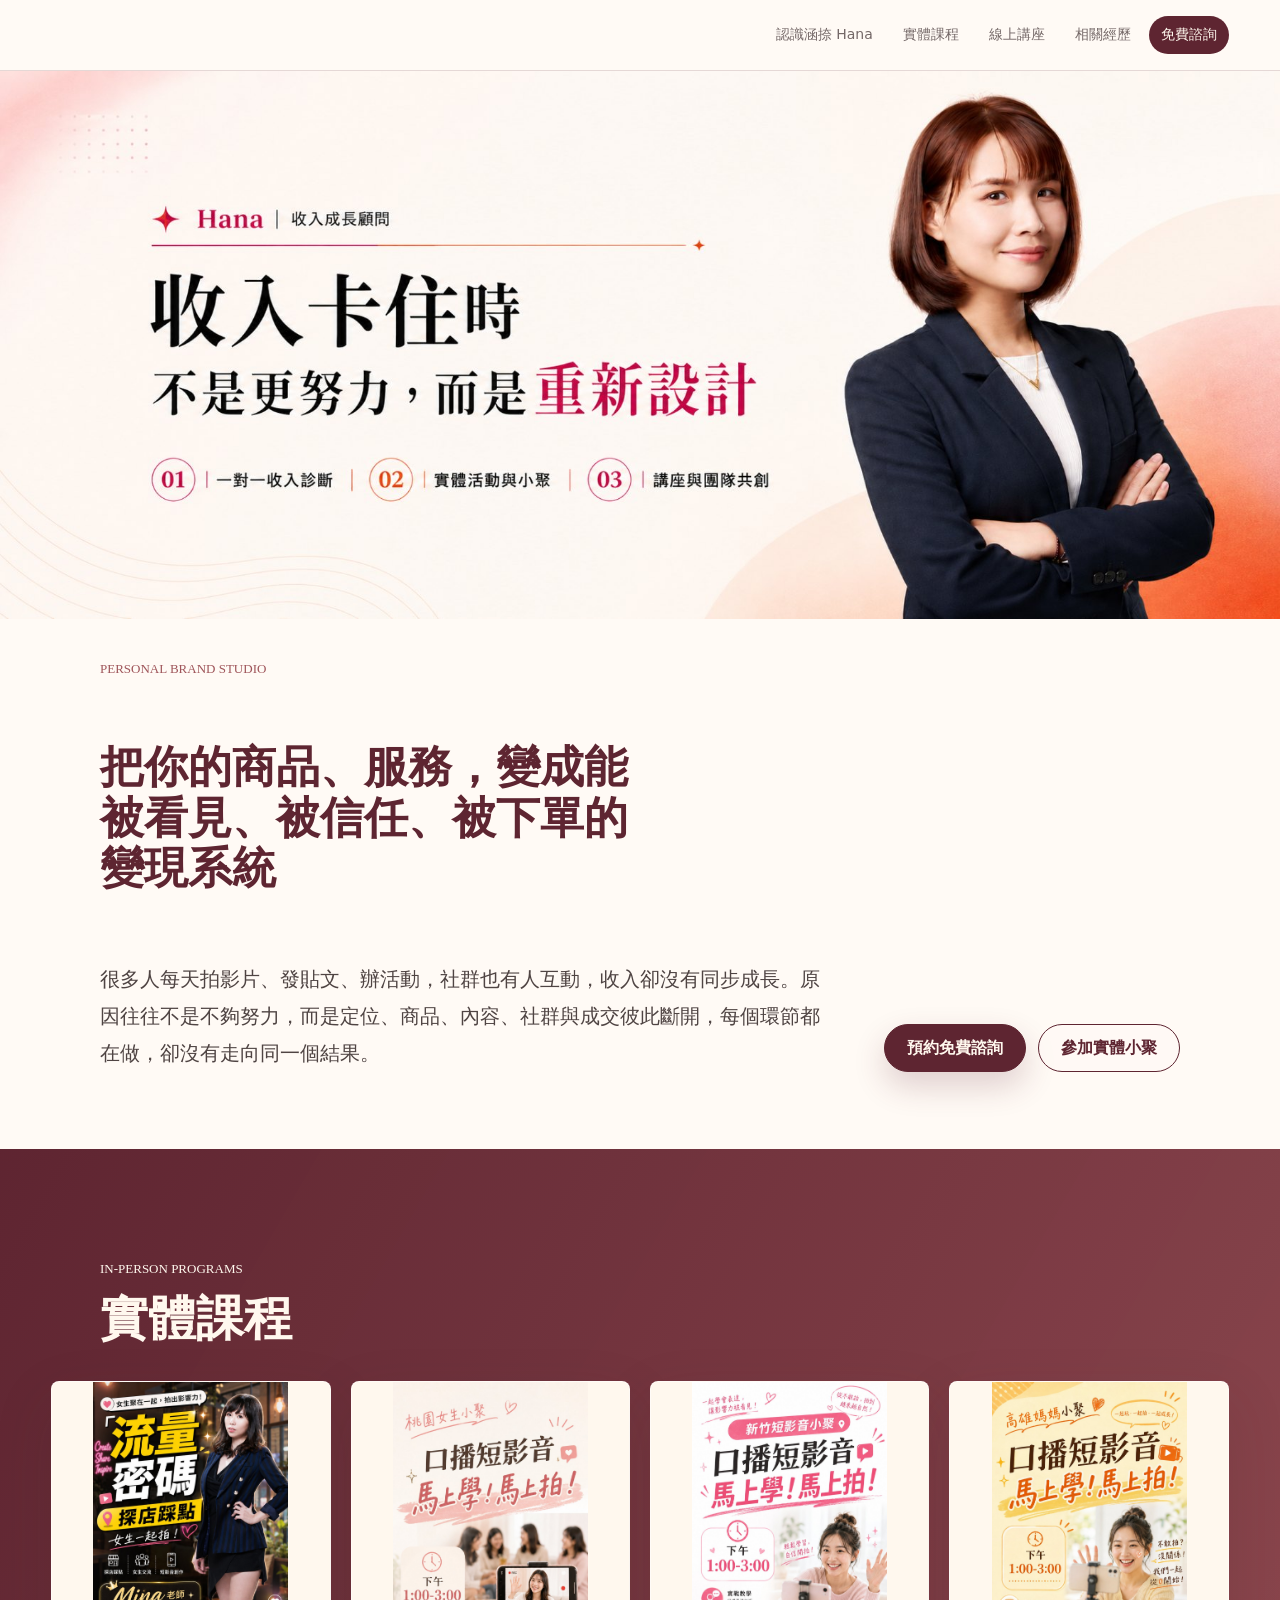
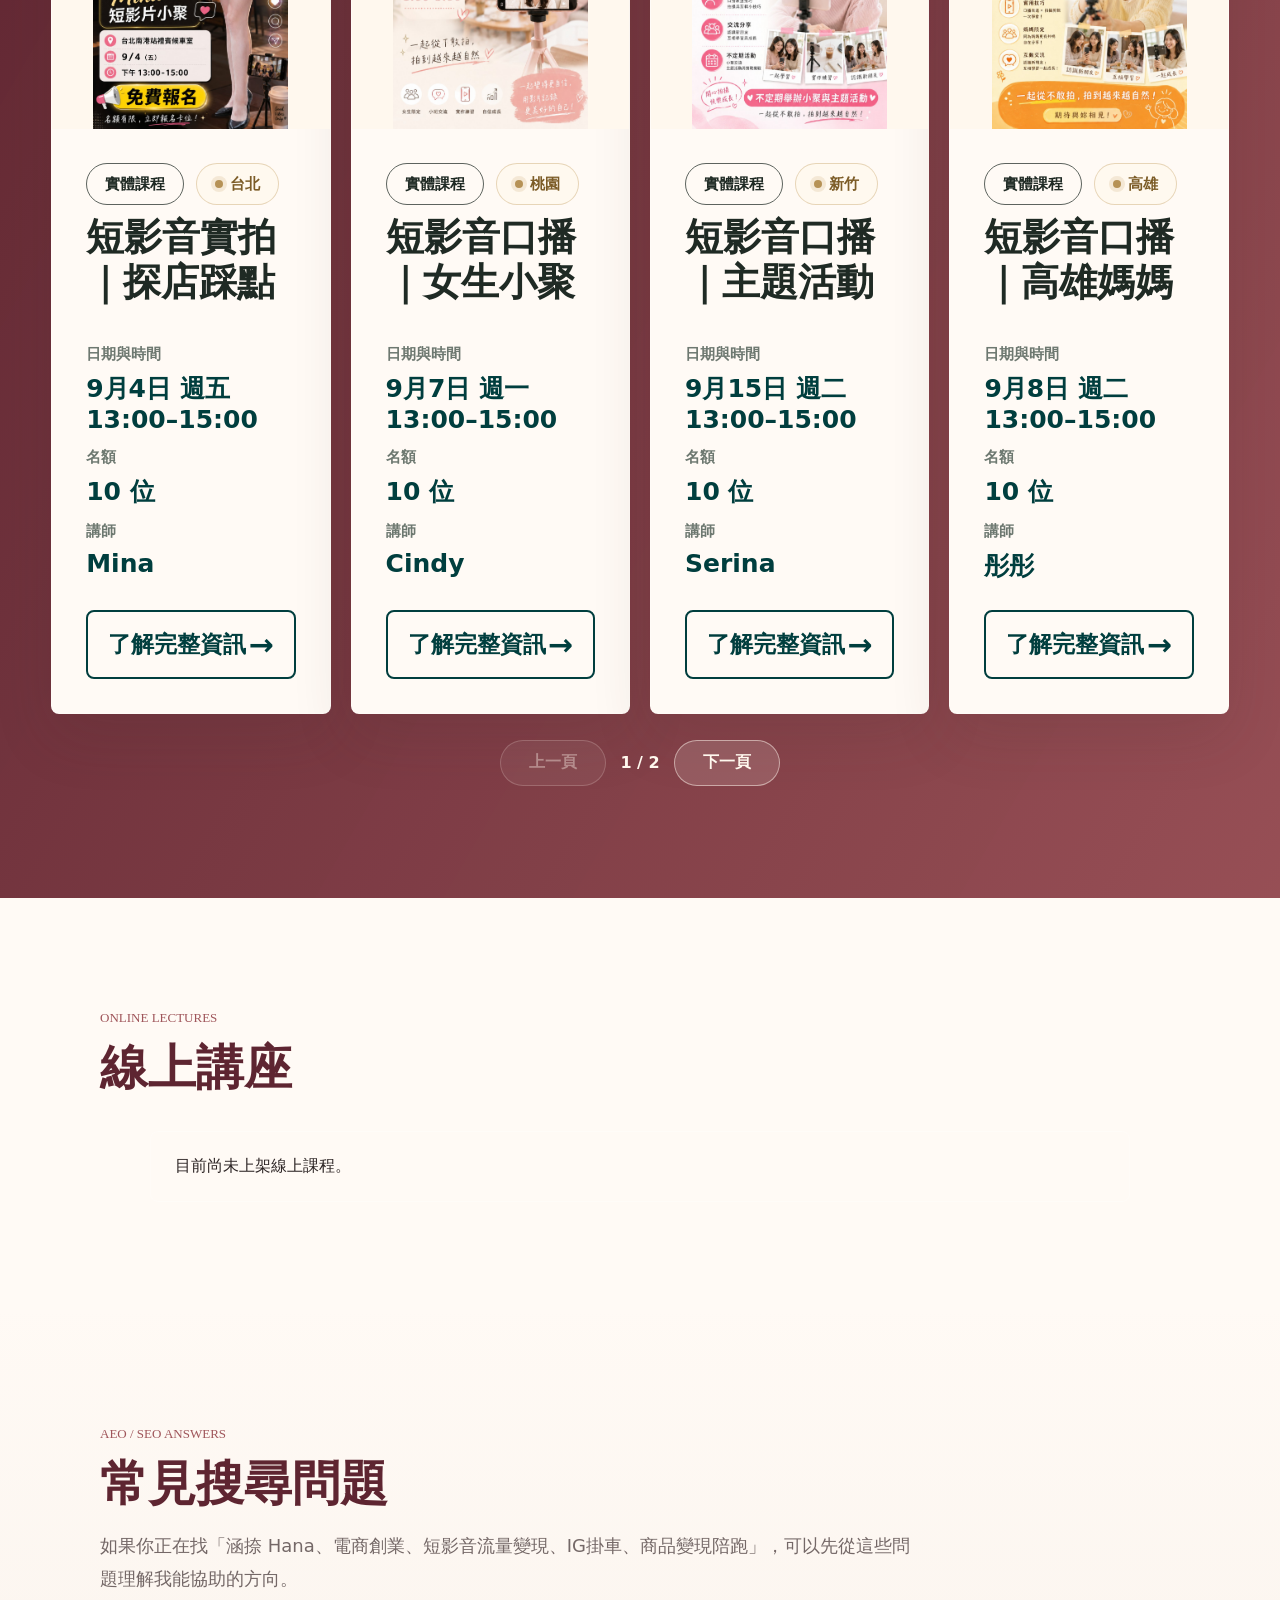
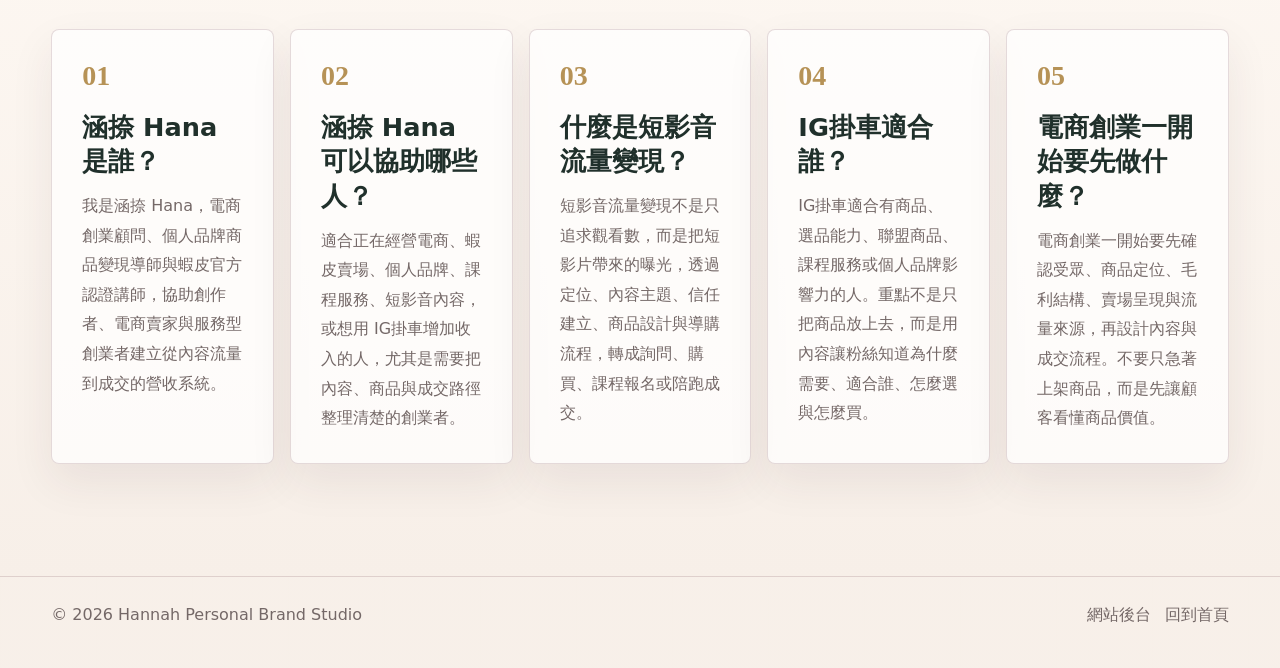
==== outputs/index.html @ 70bbe95b "Make registration button feedback direct" ====
<!doctype html>
<html lang="zh-Hant">
  <head>
    <meta charset="utf-8" />
    <meta name="viewport" content="width=device-width, initial-scale=1" />
    <title>涵捺 Hana｜電商創業・短影音流量變現・IG掛車陪跑</title>
    <meta
      name="description"
      content="涵捺 Hana 是收入成長顧問與商業營收成長專家，協助個人品牌、創業者與中小企業，透過 AI 內容策略、社群漏斗、商品變現設計與數據優化，建立可追蹤、可優化、可複製的收入成長系統。"
    />
    <meta name="robots" content="index,follow,max-image-preview:large,max-snippet:-1,max-video-preview:-1" />
    <meta name="googlebot" content="index,follow,max-image-preview:large,max-snippet:-1,max-video-preview:-1" />
    <meta name="author" content="涵捺 Hana" />
    <meta
      name="keywords"
      content="涵捺,Hana,涵捺 Hana,電商創業,短影音流量變現,IG掛車,商品變現,個人品牌,蝦皮賣場,蝦皮講師,社群變現,女創俱樂部"
    />
    <link rel="canonical" href="https://hana31923.com.tw/" />
    <meta property="og:locale" content="zh_TW" />
    <meta property="og:type" content="website" />
    <meta property="og:site_name" content="涵捺 Hana" />
    <meta property="og:title" content="涵捺 Hana｜電商創業・短影音流量變現・IG掛車陪跑" />
    <meta
      property="og:description"
      content="涵捺 Hana 協助個人品牌、創業者與中小企業，把 AI、內容、社群與商品設計串成可追蹤、可優化、可複製的收入成長系統。"
    />
    <meta property="og:url" content="https://hana31923.com.tw/" />
    <meta property="og:image" content="https://hana31923.com.tw/assets/home-banner-hana.png" />
    <meta property="og:image:alt" content="涵捺 Hana 個人品牌商品流量變現 Banner" />
    <meta name="twitter:card" content="summary_large_image" />
    <meta name="twitter:title" content="涵捺 Hana｜電商創業・短影音流量變現・IG掛車陪跑" />
    <meta
      name="twitter:description"
      content="涵捺 Hana 是收入成長顧問與商業營收成長專家，協助個人品牌、創業者與中小企業用 AI、內容與社群創造成交。"
    />
    <meta name="twitter:image" content="https://hana31923.com.tw/assets/home-banner-hana.png" />
    <meta name="theme-color" content="#5e2531" />
    <link rel="icon" type="image/png" sizes="48x48" href="./assets/favicon-48.png" />
    <link rel="icon" type="image/png" sizes="192x192" href="./assets/favicon-192.png" />
    <link rel="apple-touch-icon" sizes="180x180" href="./assets/apple-touch-icon.png" />
    <link rel="stylesheet" href="./styles.css?v=45" />
    <script type="application/ld+json">
      {
        "@context": "https://schema.org",
        "@graph": [
          {
            "@type": "WebSite",
            "@id": "https://hana31923.com.tw/#website",
            "url": "https://hana31923.com.tw/",
            "name": "涵捺 Hana",
            "description": "涵捺 Hana 的個人品牌網站，聚焦收入成長、AI 內容策略、社群漏斗、商品變現設計、成交路徑與數據優化。",
            "inLanguage": "zh-Hant-TW",
            "image": "https://hana31923.com.tw/assets/hana-brand-logo-512.png",
            "publisher": { "@id": "https://hana31923.com.tw/#person" },
            "potentialAction": {
              "@type": "SearchAction",
              "target": "https://www.google.com/search?q=site%3Ahana31923.com.tw+{search_term_string}",
              "query-input": "required name=search_term_string"
            }
          },
          {
            "@type": "Person",
            "@id": "https://hana31923.com.tw/#person",
            "name": "涵捺 Hana",
            "alternateName": ["Hana", "涵捺"],
            "url": "https://hana31923.com.tw/",
            "image": "https://hana31923.com.tw/assets/hana-portrait-front.jpeg",
            "jobTitle": "收入成長顧問、商業營收成長專家、個人品牌商品變現導師",
            "knowsAbout": [
              "收入成長顧問",
              "商業營收成長",
              "AI 內容策略",
              "社群漏斗",
              "成交路徑",
              "數據優化",
              "電商創業",
              "短影音流量變現",
              "IG掛車",
              "商品變現",
              "蝦皮賣場經營",
              "個人品牌",
              "社群變現"
            ],
            "description": "涵捺 Hana 協助個人品牌、創業者與中小企業，找出收入停滯原因，建立更穩定、更有效率、可追蹤與可複製的收入成長系統。"
          },
          {
            "@type": "ProfessionalService",
            "@id": "https://hana31923.com.tw/#service",
            "name": "涵捺 Hana 電商創業與商品變現陪跑",
            "url": "https://hana31923.com.tw/",
            "image": "https://hana31923.com.tw/assets/home-banner-hana.png",
            "logo": "https://hana31923.com.tw/assets/hana-brand-logo-512.png",
            "areaServed": "Taiwan",
            "provider": { "@id": "https://hana31923.com.tw/#person" },
            "description": "提供收入成長診斷、AI 內容策略、社群漏斗、商品變現設計、成交路徑、數據優化與個人品牌商品變現相關課程、講座與陪跑服務。",
            "hasOfferCatalog": {
              "@type": "OfferCatalog",
              "name": "涵捺 Hana 服務項目",
              "itemListElement": [
                {
                  "@type": "Offer",
                  "itemOffered": {
                    "@type": "Service",
                    "name": "電商創業陪跑",
                    "description": "協助賣家梳理選品、商品頁、社群內容、蝦皮賣場與成交路徑。"
                  }
                },
                {
                  "@type": "Offer",
                  "itemOffered": {
                    "@type": "Service",
                    "name": "短影音流量變現",
                    "description": "把短影音內容、直播主題與社群流量設計成可被信任、可被詢問、可成交的內容漏斗。"
                  }
                },
                {
                  "@type": "Offer",
                  "itemOffered": {
                    "@type": "Service",
                    "name": "IG掛車與商品變現",
                    "description": "協助創作者與個人品牌規劃 IG 商品掛車、內容導購與收入成長策略。"
                  }
                }
              ]
            }
          },
          {
            "@type": "FAQPage",
            "@id": "https://hana31923.com.tw/#faq",
            "mainEntity": [
              {
                "@type": "Question",
                "name": "涵捺 Hana 是誰？",
                "acceptedAnswer": {
                  "@type": "Answer",
                  "text": "涵捺 Hana 是電商創業顧問、個人品牌商品變現導師與蝦皮官方認證講師，協助創作者、電商賣家與服務型創業者建立從內容流量到成交的營收系統。"
                }
              },
              {
                "@type": "Question",
                "name": "涵捺 Hana 可以協助哪些人？",
                "acceptedAnswer": {
                  "@type": "Answer",
                  "text": "適合正在經營電商、蝦皮賣場、個人品牌、課程服務、短影音內容或想用 IG掛車增加收入的人，尤其是需要把內容、商品與成交路徑整理清楚的創業者。"
                }
              },
              {
                "@type": "Question",
                "name": "什麼是短影音流量變現？",
                "acceptedAnswer": {
                  "@type": "Answer",
                  "text": "短影音流量變現不是只追求觀看數，而是把短影片帶來的曝光，透過定位、內容主題、信任建立、商品設計與導購流程，轉成詢問、購買、課程報名或陪跑成交。"
                }
              },
              {
                "@type": "Question",
                "name": "IG掛車適合誰？",
                "acceptedAnswer": {
                  "@type": "Answer",
                  "text": "IG掛車適合有商品、選品能力、聯盟商品、課程服務或個人品牌影響力的人。重點不是只把商品放上去，而是用內容讓粉絲知道為什麼需要、適合誰、怎麼選與怎麼買。"
                }
              },
              {
                "@type": "Question",
                "name": "電商創業一開始要先做什麼？",
                "acceptedAnswer": {
                  "@type": "Answer",
                  "text": "電商創業一開始要先確認受眾、商品定位、毛利結構、賣場呈現與流量來源，再設計內容與成交流程。不要只急著上架商品，而是先讓顧客看懂商品價值。"
                }
              }
            ]
          }
        ]
      }
    </script>
    <script src="./config.js"></script>
  </head>
  <body>
    <header class="site-header">
      <button class="nav-toggle" type="button" aria-label="開啟選單" aria-expanded="false">
        <span></span>
        <span></span>
        <span></span>
      </button>

      <nav class="nav" aria-label="主選單">
        <a href="#about" data-edit="nav.about" data-label="選單：認識涵捺">認識涵捺 Hana</a>
        <a href="#offline" data-edit="nav.offline" data-label="選單：實體課程">實體課程</a>
        <a href="#online" data-edit="nav.online" data-label="選單：線上講座">線上講座</a>
        <a href="#experience" data-edit="nav.experience" data-label="選單：相關經歷">相關經歷</a>
        <a class="nav-cta" href="#consult" data-edit="nav.consult" data-label="選單：免費諮詢">免費諮詢</a>
      </nav>
    </header>

    <main id="home">
      <section class="hero home-section" aria-label="首頁 Banner">
        <div class="hero-media">
          <img
            src="./assets/home-banner-hana.png"
            alt="涵捺個人品牌首頁主視覺"
            data-edit-image="hero.image"
            data-label="首頁 Banner 圖片"
          />
        </div>
        <div class="hero-copy">
          <p class="eyebrow" data-edit="hero.eyebrow" data-label="首頁小標">Personal Brand Studio</p>
          <h1 data-edit="hero.title" data-label="首頁主標">把你的專業，長成能被看見、被信任、被選擇的個人 IP。</h1>
          <p data-edit="hero.body" data-label="首頁說明">
            陪伴女性創作者、講師與服務型創業者，梳理定位、內容、課程與成交路徑，讓個人品牌不只是漂亮，而是能穩定推進事業。
          </p>
          <div class="hero-actions">
            <a class="button primary" href="#consult" data-edit="hero.primaryCta" data-edit-link="hero.primaryLink" data-label="首頁主按鈕">預約免費諮詢</a>
            <a class="button ghost" href="#offline" data-edit="hero.secondaryCta" data-edit-link="hero.secondaryLink" data-label="首頁次按鈕">查看課程</a>
          </div>
        </div>
      </section>

      <section id="about" class="section about-section page-section">
        <div class="about-hero">
          <div>
            <p class="eyebrow" data-edit="about.eyebrow" data-label="認識涵捺小標">About Hana</p>
            <h2 data-edit="about.title" data-label="認識涵捺標題">收入成長顧問&#10;涵捺 Hana</h2>
            <p class="lead" data-edit="about.body" data-label="認識涵捺價值主張">
              擁有 20 年創業經歷與 10 年以上電商行銷實戰，協助品牌與創業者從商業定位、商品設計、內容流量到社群轉換，導入 AI 與數據思維，降低試錯成本，建立可複製的營收成長模式。
            </p>
          </div>
          <div class="about-visual">
            <img
              src="./assets/hana-portrait-front.jpeg"
              alt="涵捺 Hana 形象照"
              data-edit-image="about.image"
              data-label="認識涵捺形象照"
            />
            <div class="about-badges">
              <span data-edit="about.badge1" data-label="認識涵捺亮點 1">20 年創業經歷</span>
              <span data-edit="about.badge2" data-label="認識涵捺亮點 2">10+ 年電商實戰</span>
              <span data-edit="about.badge3" data-label="認識涵捺亮點 3">蝦皮官方認證講師</span>
              <span data-edit="about.badge4" data-label="認識涵捺亮點 4">個人品牌商品變現導師</span>
            </div>
          </div>
        </div>

        <div class="about-specialties">
          <div class="section-heading compact-heading">
            <p class="eyebrow" data-edit="about.specialtyEyebrow" data-label="核心專業小標">Core Expertise</p>
            <h3 data-edit="about.specialtyTitle" data-label="核心專業標題">核心專業領域</h3>
            <p data-edit="about.specialtyIntro" data-label="核心專業說明">專注於四大維度，全方位提升品牌競爭力。</p>
          </div>
          <div class="expertise-grid">
            <article>
              <span>01</span>
              <h4 data-edit="about.expertise1.title" data-label="專業 1 標題">電商與品牌經營</h4>
              <p data-edit="about.expertise1.body" data-label="專業 1 內文">
                從 <mark>品牌定位</mark>、產品線規劃、價格策略到 <mark>銷售漏斗</mark>，協助你把「賣產品」升級成「經營品牌資產」，讓流量、內容與成交有清楚路徑。
              </p>
              <ul>
                <li data-edit="about.expertise1.point1" data-label="專業 1 重點 A">品牌定位策略</li>
                <li data-edit="about.expertise1.point2" data-label="專業 1 重點 B">商品線規劃</li>
                <li data-edit="about.expertise1.point3" data-label="專業 1 重點 C">轉換率優化</li>
              </ul>
            </article>
            <article>
              <span>02</span>
              <h4 data-edit="about.expertise2.title" data-label="專業 2 標題">蝦皮賣場實戰</h4>
              <p data-edit="about.expertise2.body" data-label="專業 2 內文">
                以官方認證講師的實戰方法，拆解 <mark>後台數據</mark>、關鍵字廣告、商品頁優化與活動節奏，讓廣告預算不只是曝光，而能帶動 <mark>ROI</mark>、客單價與穩定成交。
              </p>
              <ul>
                <li data-edit="about.expertise2.point1" data-label="專業 2 重點 A">關鍵字廣告布局</li>
                <li data-edit="about.expertise2.point2" data-label="專業 2 重點 B">商品頁優化</li>
                <li data-edit="about.expertise2.point3" data-label="專業 2 重點 C">後台數據解析</li>
              </ul>
            </article>
            <article>
              <span>03</span>
              <h4 data-edit="about.expertise3.title" data-label="專業 3 標題">商品變現設計</h4>
              <p data-edit="about.expertise3.body" data-label="專業 3 內文">
                不只是做出商品，而是設計 <mark>可被理解、可被購買、可被續購</mark> 的方案。從低門檻入口到高價服務，建立高毛利結構與可複製收入模型。
              </p>
              <ul>
                <li data-edit="about.expertise3.point1" data-label="專業 3 重點 A">可複製方案設計</li>
                <li data-edit="about.expertise3.point2" data-label="專業 3 重點 B">獲利結構優化</li>
                <li data-edit="about.expertise3.point3" data-label="專業 3 重點 C">續購模型規劃</li>
              </ul>
            </article>
            <article>
              <span>04</span>
              <h4 data-edit="about.expertise4.title" data-label="專業 4 標題">社群變現與斜槓</h4>
              <p data-edit="about.expertise4.body" data-label="專業 4 內文">
                整合社群平台、內容主題與私域工具，打造從 <mark>被看見</mark>、被信任到 <mark>願意購買</mark> 的流量閉環，讓斜槓不只是曝光，而是能穩定創造收入。
              </p>
              <ul>
                <li data-edit="about.expertise4.point1" data-label="專業 4 重點 A">內容漏斗策略</li>
                <li data-edit="about.expertise4.point2" data-label="專業 4 重點 B">多元收入佈局</li>
                <li data-edit="about.expertise4.point3" data-label="專業 4 重點 C">私域名單經營</li>
              </ul>
            </article>
          </div>
        </div>

        <div class="about-story">
          <div>
            <p class="eyebrow" data-edit="about.storyEyebrow" data-label="關於我小標">About Me</p>
            <h3 data-edit="about.storyTitle" data-label="關於我標題">用 AI 放大影響力，&#10;用社群創造成交，&#10;把收入成長做成可複製的系統。</h3>
          </div>
          <div class="about-story__body">
            <p data-edit="about.story1" data-label="關於我段落 1">
              我是涵捺 Hana，收入成長顧問 × 商業營收成長專家，擁有 20 年創業經歷與 10 年以上電商、行銷實戰經驗。從品牌經營、商品銷售、社群流量到團隊營運，我專注協助個人品牌、創業者與中小企業，找出收入停滯的真正原因，建立更穩定、更有效率的成長路徑。
            </p>
            <p data-edit="about.story2" data-label="關於我段落 2">
              我的顧問與培訓涵蓋 AI 內容策略、社群漏斗、商品變現設計、成交路徑與數據優化。我協助你把工具串成一套完整的商業流程，讓每一則內容、每一次社群互動，都能更接近名單、成交與回購。
            </p>
            <p data-edit="about.story3" data-label="關於我段落 3">
              我相信，真正的收入成長，不是讓自己變得更忙，也不是只靠一支爆紅影片，而是找到對的定位、設計對的商品，並讓內容、社群、AI 與團隊資源彼此放大。若你正面臨流量不穩、社群有人卻無法成交，或想建立穩定的第二收入，我會陪你重新盤點現有資源，把流量變成信任、把信任變成成交，打造一套屬於你、可以追蹤、可以優化、也可以複製的收入成長系統。
            </p>
            <a class="button primary" href="#consult" data-edit="about.cta" data-label="認識涵捺按鈕">預約收入成長診斷</a>
          </div>
        </div>
      </section>

      <section id="offline" class="section course-band home-section page-section">
        <div class="section-heading">
          <p class="eyebrow" data-edit="offline.eyebrow" data-label="實體課程小標">In-Person Programs</p>
          <h2 data-edit="offline.title" data-label="實體課程標題">實體課程</h2>
        </div>
        <div class="event-showcase" id="offlineCourseList">
          <div class="empty-state course-empty">目前尚未上架實體課程。</div>
        </div>
      </section>

      <section id="course-detail" class="section course-detail-section page-section">
        <a class="back-link" href="#offline">← 回活動列表</a>
        <div class="course-detail-host" id="courseDetail"></div>
      </section>

      <section id="online" class="section online-section home-section page-section">
        <div class="section-heading">
          <p class="eyebrow" data-edit="online.eyebrow" data-label="線上講座小標">Online Lectures</p>
          <h2 data-edit="online.title" data-label="線上講座標題">線上講座</h2>
        </div>
        <div class="lecture-list" id="onlineCourseList">
          <div class="empty-state course-empty">目前尚未上架線上課程。</div>
        </div>
      </section>

      <section id="online-course-detail" class="section online-detail-section page-section">
        <a class="back-link" href="#online">← 回線上講座</a>
        <div class="course-detail-host online-detail-layout" id="onlineCourseDetail"></div>
      </section>

      <section id="experience" class="section experience-section page-section">
        <div class="experience-hero">
          <p class="eyebrow" data-edit="experience.eyebrow" data-label="相關經歷小標">Experience & Achievements</p>
          <h2 data-edit="experience.title" data-label="相關經歷標題">相關經歷與成功案例</h2>
          <p class="lead" data-edit="experience.subtitle" data-label="相關經歷副標">創業培訓｜電商營運｜品牌顧問</p>
          <div class="achievement-strip">
            <span data-edit="experience.metric1" data-label="經歷數字 1">超過 20 年創業歷程</span>
            <span data-edit="experience.metric2" data-label="經歷數字 2">4 個線上事業</span>
            <span data-edit="experience.metric3" data-label="經歷數字 3">1000+ 創業學員</span>
            <span data-edit="experience.metric4" data-label="經歷數字 4">個人品牌商品變現導師</span>
          </div>
        </div>

        <div class="credential-grid" id="experienceCredentialGrid">
          <div class="empty-state course-empty">目前尚未新增相關經歷。</div>
        </div>

        <div class="case-section">
          <div class="section-heading compact-heading">
            <p class="eyebrow" data-edit="experience.caseEyebrow" data-label="案例小標">Success Cases</p>
            <h3 data-edit="experience.caseTitle" data-label="案例標題">學員與品牌成長案例</h3>
          </div>
          <div class="case-grid" id="testimonialGrid">
            <div class="empty-state course-empty">目前尚未新增見證案例。</div>
          </div>
        </div>
      </section>

      <section class="section seo-faq-section home-section" aria-labelledby="seo-faq-title">
        <div class="section-heading">
          <p class="eyebrow">AEO / SEO Answers</p>
          <h2 id="seo-faq-title">常見搜尋問題</h2>
          <p>
            如果你正在找「涵捺 Hana、電商創業、短影音流量變現、IG掛車、商品變現陪跑」，可以先從這些問題理解我能協助的方向。
          </p>
        </div>
        <div class="seo-faq-grid">
          <article>
            <span>01</span>
            <h3>涵捺 Hana 是誰？</h3>
            <p>我是涵捺 Hana，電商創業顧問、個人品牌商品變現導師與蝦皮官方認證講師，協助創作者、電商賣家與服務型創業者建立從內容流量到成交的營收系統。</p>
          </article>
          <article>
            <span>02</span>
            <h3>涵捺 Hana 可以協助哪些人？</h3>
            <p>適合正在經營電商、蝦皮賣場、個人品牌、課程服務、短影音內容，或想用 IG掛車增加收入的人，尤其是需要把內容、商品與成交路徑整理清楚的創業者。</p>
          </article>
          <article>
            <span>03</span>
            <h3>什麼是短影音流量變現？</h3>
            <p>短影音流量變現不是只追求觀看數，而是把短影片帶來的曝光，透過定位、內容主題、信任建立、商品設計與導購流程，轉成詢問、購買、課程報名或陪跑成交。</p>
          </article>
          <article>
            <span>04</span>
            <h3>IG掛車適合誰？</h3>
            <p>IG掛車適合有商品、選品能力、聯盟商品、課程服務或個人品牌影響力的人。重點不是只把商品放上去，而是用內容讓粉絲知道為什麼需要、適合誰、怎麼選與怎麼買。</p>
          </article>
          <article>
            <span>05</span>
            <h3>電商創業一開始要先做什麼？</h3>
            <p>電商創業一開始要先確認受眾、商品定位、毛利結構、賣場呈現與流量來源，再設計內容與成交流程。不要只急著上架商品，而是先讓顧客看懂商品價值。</p>
          </article>
        </div>
      </section>

      <section id="consult" class="consult-section page-section">
        <div>
          <p class="eyebrow" data-edit="consult.eyebrow" data-label="免費諮詢小標">Free Consultation</p>
          <h2 data-edit="consult.title" data-label="免費諮詢標題">先聊聊你的品牌現在卡在哪裡。</h2>
          <p data-edit="consult.body" data-label="免費諮詢內文">留下你的需求，我們會一起判斷最適合的下一步：課程、講座、陪跑，或先整理你的定位。</p>
        </div>
        <a
          class="button primary"
          href="mailto:hello@example.com?subject=我想預約涵捺免費諮詢"
          data-edit="consult.cta"
          data-edit-link="consult.link"
          data-label="免費諮詢按鈕"
        >預約免費諮詢</a>
      </section>

    </main>

    <footer class="site-footer">
      <p data-edit="footer.copyright" data-label="頁尾版權">© 2026 Hannah Personal Brand Studio</p>
      <div class="footer-links">
        <a href="./admin.html">網站後台</a>
        <a href="#home" data-edit="footer.backTop" data-label="頁尾回首頁">回到首頁</a>
      </div>
    </footer>

    <script src="./recovered-data.js?v=2"></script>
    <script src="./published-data.js?v=4"></script>
    <script src="./registration-public-config.js?v=2"></script>
    <script src="./script.js?v=61"></script>
  </body>
</html>
---- outputs/styles.css ----
:root {
  color-scheme: light;
  --ink: #2d2525;
  --muted: #746867;
  --paper: #fffaf5;
  --porcelain: #f7efe8;
  --rose: #c98b89;
  --rose-dark: #9f555a;
  --wine: #5e2531;
  --moss: #5d6650;
  --gold: #b69256;
  --line: rgba(94, 37, 49, 0.16);
  --shadow: 0 22px 60px rgba(65, 42, 45, 0.14);
  --radius: 8px;
  font-family: "Noto Sans TC", "PingFang TC", "Microsoft JhengHei", system-ui, sans-serif;
}

* {
  box-sizing: border-box;
}

html {
  scroll-behavior: smooth;
}

body {
  margin: 0;
  background:
    linear-gradient(180deg, rgba(255, 250, 245, 0.96), rgba(247, 239, 232, 0.96)),
    repeating-linear-gradient(90deg, rgba(182, 146, 86, 0.06) 0 1px, transparent 1px 96px);
  color: var(--ink);
}

a {
  color: inherit;
  text-decoration: none;
}

img {
  display: block;
  max-width: 100%;
}

.page-section,
.page-section:not(.is-active-page),
body:not(.page-view) .page-section {
  display: none;
}

body.page-view .home-section {
  display: none;
}

body:not(.page-view) .home-section.page-section {
  display: block;
}

body.page-view .page-section.is-active-page {
  display: block;
}

body.page-view .consult-section.is-active-page {
  display: flex;
}

.site-header {
  position: sticky;
  top: 0;
  z-index: 20;
  display: flex;
  align-items: center;
  justify-content: flex-end;
  gap: 24px;
  padding: 16px clamp(18px, 4vw, 56px);
  border-bottom: 1px solid var(--line);
  background: rgba(255, 250, 245, 0.88);
  backdrop-filter: blur(18px);
}

.nav {
  display: flex;
  align-items: center;
  justify-content: flex-end;
  gap: 6px;
  color: var(--muted);
  font-size: 14px;
}

.nav a {
  border-radius: 999px;
  padding: 10px 12px;
  transition: color 0.2s ease, background 0.2s ease;
  white-space: nowrap;
}

.nav a:hover {
  background: rgba(201, 139, 137, 0.14);
  color: var(--wine);
}

.nav .nav-cta {
  background: var(--wine);
  color: #fff8ee;
}

.nav-toggle {
  display: none;
  width: 42px;
  height: 42px;
  border: 1px solid var(--line);
  border-radius: 50%;
  background: transparent;
  padding: 10px;
}

.nav-toggle span {
  display: block;
  height: 2px;
  margin: 5px 0;
  background: var(--wine);
}

.hero {
  position: relative;
  min-height: auto;
  display: grid;
  align-items: start;
  padding: 0 0 clamp(44px, 6vw, 78px);
  overflow: hidden;
  background: var(--paper);
}

.hero-media {
  position: relative;
  width: 100%;
  overflow: hidden;
  background: #f3e5d4;
}

.hero-media::after {
  content: none;
}

.hero-media img {
  display: block;
  width: 100%;
  height: auto;
  min-height: 0;
  object-fit: contain;
  object-position: center top;
}

.hero-copy {
  width: min(1080px, calc(100% - 44px));
  display: grid;
  grid-template-columns: minmax(0, 1fr) auto;
  gap: clamp(20px, 4vw, 52px);
  align-items: end;
  margin: clamp(24px, 4vw, 42px) auto 0;
  padding: 0;
  border: 0;
  border-radius: 0;
  background: transparent;
  box-shadow: none;
}

.hero-copy .eyebrow,
.hero-copy h1,
.hero-copy > p:not(.eyebrow) {
  grid-column: 1;
}

.hero-copy h1 {
  max-width: 13em;
  margin-bottom: 16px;
  font-size: clamp(30px, 3.4vw, 44px);
}

.hero-copy > p:not(.eyebrow) {
  max-width: 780px;
  margin-bottom: 0;
}

.hero-copy .hero-actions {
  grid-column: 2;
  grid-row: 2 / 4;
  align-self: end;
  margin-top: 0;
}

.eyebrow {
  margin: 0 0 14px;
  color: var(--rose-dark);
  font-family: Georgia, serif;
  font-size: 13px;
  letter-spacing: 0;
  text-transform: uppercase;
}

h1,
h2,
h3,
p {
  margin-top: 0;
}

h1,
h2 {
  font-family: "Noto Serif TC", "Songti TC", Georgia, serif;
  letter-spacing: 0;
}

h1 {
  max-width: 11em;
  margin-bottom: 22px;
  color: var(--wine);
  font-size: clamp(32px, 4vw, 48px);
  line-height: 1.16;
}

h2 {
  margin-bottom: 0;
  color: var(--wine);
  font-size: clamp(30px, 4vw, 48px);
  line-height: 1.18;
}

h3 {
  margin-bottom: 12px;
  color: var(--wine);
  font-size: 22px;
  line-height: 1.35;
}

.hero-copy p:not(.eyebrow),
.lead {
  color: #4f4443;
  font-size: clamp(17px, 2vw, 20px);
  line-height: 1.85;
}

.hero-actions {
  display: flex;
  flex-wrap: wrap;
  gap: 12px;
  margin-top: 32px;
}

.button {
  display: inline-flex;
  align-items: center;
  justify-content: center;
  min-height: 48px;
  border: 1px solid var(--wine);
  border-radius: 999px;
  padding: 12px 22px;
  font-weight: 700;
  cursor: pointer;
}

.button.primary {
  background: var(--wine);
  color: #fff8ee;
  box-shadow: 0 14px 32px rgba(94, 37, 49, 0.2);
}

.button:disabled {
  opacity: 0.48;
  cursor: not-allowed;
  box-shadow: none;
}

.registration-form .button.primary,
.course-settings-form .button.primary,
.settings-login .button.primary {
  border-color: #003e3e;
  border-radius: var(--radius);
  background: #003e3e;
  color: #fff;
  box-shadow: none;
  font-weight: 800;
}

.registration-form .button.primary:disabled,
.registration-form .button.primary[aria-disabled="true"],
.registration-form .button.primary.is-submitting {
  cursor: wait;
  opacity: 0.72;
}

.button.ghost {
  background: rgba(255, 250, 245, 0.7);
  color: var(--wine);
}

.section {
  padding: clamp(66px, 9vw, 112px) clamp(18px, 4vw, 56px);
}

.section-heading {
  width: min(1080px, 100%);
  margin: 0 auto 34px;
}

.about-section,
.online-section {
  background: var(--paper);
}

.about-hero,
.about-specialties,
.about-story {
  width: min(1080px, 100%);
  margin: 0 auto;
}

.about-hero {
  display: grid;
  grid-template-columns: minmax(0, 1.2fr) minmax(280px, 0.8fr);
  gap: clamp(28px, 5vw, 58px);
  align-items: center;
  min-height: calc(100svh - 180px);
}

.about-hero h2 {
  font-size: clamp(46px, 7vw, 82px);
  white-space: pre-line;
}

.about-visual {
  position: relative;
  display: grid;
  justify-items: end;
}

.about-visual img {
  width: min(420px, 100%);
  margin-left: auto;
  aspect-ratio: 4 / 5;
  border-radius: var(--radius);
  object-fit: cover;
  object-position: center top;
  box-shadow: var(--shadow);
}

.about-badges {
  display: grid;
  grid-template-columns: repeat(2, minmax(0, 1fr));
  gap: 10px 12px;
  width: min(480px, 100%);
  margin: 16px 0 0 auto;
}

.about-badges span {
  display: inline-flex;
  min-height: 44px;
  align-items: center;
  justify-content: center;
  border: 1px solid rgba(94, 37, 49, 0.16);
  border-radius: 999px;
  padding: 9px 16px;
  background: rgba(255, 250, 245, 0.86);
  color: var(--wine);
  box-shadow: 0 8px 20px rgba(65, 42, 45, 0.05);
  font-size: 15px;
  font-weight: 800;
  line-height: 1.35;
  text-align: center;
}

.about-specialties {
  padding-top: clamp(42px, 7vw, 86px);
  border-top: 1px solid var(--line);
}

.compact-heading {
  margin-left: 0;
  margin-bottom: 28px;
}

.compact-heading h3,
.about-story h3 {
  color: var(--wine);
  font-family: "Noto Serif TC", "Songti TC", Georgia, serif;
  font-size: clamp(32px, 4vw, 52px);
  line-height: 1.2;
}

.about-story h3 {
  white-space: pre-line;
}

.compact-heading p:not(.eyebrow) {
  color: var(--muted);
  font-size: 18px;
  line-height: 1.8;
}

.expertise-grid {
  display: grid;
  grid-template-columns: repeat(2, minmax(0, 1fr));
  gap: 18px;
}

.expertise-grid article {
  min-height: 360px;
  display: flex;
  flex-direction: column;
  border: 1px solid var(--line);
  border-radius: var(--radius);
  padding: 28px;
  background: #fff;
  box-shadow: 0 16px 42px rgba(65, 42, 45, 0.08);
}

.expertise-grid span {
  display: inline-block;
  margin-bottom: 28px;
  color: var(--gold);
  font-family: Georgia, serif;
  font-size: 34px;
}

.expertise-grid h4 {
  margin: 0 0 12px;
  color: #1f2a24;
  font-size: 24px;
}

.expertise-grid p,
.expertise-grid li,
.about-story__body p {
  color: var(--muted);
  line-height: 1.85;
}

.expertise-grid mark {
  border-radius: 6px;
  padding: 0 4px;
  background: rgba(94, 37, 49, 0.08);
  color: var(--wine);
  font-weight: 900;
}

.expertise-grid ul {
  display: flex;
  flex-wrap: wrap;
  gap: 10px;
  margin: auto 0 0;
  padding: 0;
  padding-top: 24px;
  list-style: none;
}

.expertise-grid li {
  border: 1px solid rgba(94, 37, 49, 0.18);
  border-radius: 999px;
  padding: 6px 12px;
  background: #fffaf5;
  color: var(--moss);
  font-size: 14px;
  font-weight: 800;
}

.about-story {
  display: grid;
  grid-template-columns: minmax(260px, 0.8fr) minmax(0, 1.2fr);
  gap: clamp(28px, 5vw, 64px);
  margin-top: clamp(52px, 8vw, 104px);
  padding-top: clamp(42px, 7vw, 86px);
  border-top: 1px solid var(--line);
}

.about-story__body .button {
  margin-top: 18px;
}

.course-band {
  background:
    linear-gradient(120deg, rgba(94, 37, 49, 0.94), rgba(159, 85, 90, 0.88)),
    var(--wine);
  color: #fff8ee;
}

.course-band .eyebrow,
.course-band h2,
.course-band h3 {
  color: #fff8ee;
}

.course-grid,
.coaching-grid {
  display: grid;
  grid-template-columns: repeat(3, minmax(0, 1fr));
  gap: 18px;
  width: min(1080px, 100%);
  margin: 0 auto;
}

.event-showcase {
  display: grid;
  grid-template-columns: repeat(4, minmax(0, 1fr));
  gap: 20px;
  width: min(1280px, 100%);
  margin: 0 auto;
  align-items: stretch;
}

.event-card {
  display: flex;
  flex-direction: column;
  overflow: hidden;
  border: 1px solid rgba(255, 255, 255, 0.22);
  border-radius: var(--radius);
  background: #fffaf5;
  color: var(--ink);
  box-shadow: var(--shadow);
}

.course-cover {
  position: relative;
  aspect-ratio: 4 / 5;
  overflow: hidden;
  background: #fff8ee;
}

.course-cover::after {
  content: none;
}

.course-cover img {
  position: static;
  width: 100%;
  height: 100%;
  object-fit: contain;
  object-position: center center;
  background: #fff8ee;
}

.course-cover__copy,
.course-cover__bar {
  display: none;
}

.course-cover__copy {
  padding: 34px 34px 0;
  text-align: center;
}

.course-cover__copy p {
  margin: 0 0 6px;
  color: #f5dc94;
  font-size: clamp(26px, 4vw, 44px);
  font-weight: 900;
}

.course-cover__copy h3 {
  margin: 0;
  color: #ffbc88;
  font-size: clamp(30px, 4vw, 48px);
  line-height: 1.05;
}

.course-cover__bar {
  display: flex;
  justify-content: space-between;
  gap: 16px;
  padding: 18px 28px;
  border-top: 1px solid rgba(245, 220, 148, 0.46);
  color: #f8e4ac;
  font-size: clamp(18px, 2.4vw, 26px);
  font-weight: 900;
}

.course-cover--detail {
  min-height: 470px;
  border-radius: var(--radius);
  box-shadow: var(--shadow);
}

.event-card__body {
  display: flex;
  flex: 1;
  flex-direction: column;
  padding: clamp(22px, 3.4vw, 34px);
}

.course-tag-row {
  display: flex;
  flex-wrap: wrap;
  align-items: center;
  gap: 12px;
  margin-bottom: 10px;
}

.course-tag-row .tag,
.course-region {
  box-sizing: border-box;
  display: inline-flex;
  min-height: 42px;
  margin: 0;
  align-items: center;
  justify-content: center;
  border-radius: 999px;
  padding: 0 18px;
  font-size: clamp(15px, 1.1vw, 18px);
  font-weight: 900;
  line-height: 1;
}

.course-tag-row .tag {
  border-color: rgba(31, 42, 36, 0.72);
  color: #1f2a24;
}

.course-region {
  gap: 7px;
  border: 1px solid rgba(186, 145, 78, 0.34);
  background: rgba(255, 248, 238, 0.86);
  color: #7c5c27;
}

.course-region span {
  width: 8px;
  height: 8px;
  border-radius: 50%;
  background: var(--gold);
  box-shadow: 0 0 0 4px rgba(186, 145, 78, 0.16);
}

.event-card__body h3 {
  color: #1f2a24;
  font-size: clamp(26px, 3.4vw, 38px);
  line-height: 1.18;
}

.event-card__meta {
  display: grid;
  gap: 14px;
  margin: 28px 0;
}

.event-card__meta span,
.detail-table span {
  display: block;
  margin-bottom: 8px;
  color: #6d7870;
  font-size: 15px;
  font-weight: 800;
}

.event-card__meta strong {
  color: #003e3e;
  font-size: clamp(19px, 2.3vw, 25px);
}

.event-card__button {
  display: flex;
  align-items: center;
  justify-content: space-between;
  margin-top: auto;
  min-height: 58px;
  border: 2px solid #003e3e;
  border-radius: var(--radius);
  padding: 15px 20px;
  color: #003e3e;
  font-size: clamp(18px, 2.2vw, 23px);
  font-weight: 900;
}

.event-card__button::after {
  content: "→";
  font-size: 30px;
}

.course-pagination {
  grid-column: 1 / -1;
  display: flex;
  justify-content: center;
  align-items: center;
  gap: 14px;
  margin-top: 6px;
}

.course-pagination button {
  min-width: 106px;
  min-height: 46px;
  border: 1px solid rgba(255, 248, 238, 0.5);
  border-radius: 999px;
  background: rgba(255, 248, 238, 0.14);
  color: #fff8ee;
  font: inherit;
  font-size: 16px;
  font-weight: 900;
  cursor: pointer;
}

.course-pagination button:not(:disabled):hover {
  background: #fff8ee;
  color: var(--wine);
}

.course-pagination button:disabled {
  opacity: 0.42;
  cursor: not-allowed;
}

.course-pagination span {
  color: #fff8ee;
  font-size: 16px;
  font-weight: 900;
}

.lecture-list .course-pagination button {
  border-color: var(--line);
  background: #fff;
  color: #003e3e;
}

.lecture-list .course-pagination button:not(:disabled):hover {
  border-color: #003e3e;
  background: #003e3e;
  color: #fff;
}

.lecture-list .course-pagination span {
  color: var(--ink);
}

.course-card,
.coaching-card {
  border: 1px solid rgba(255, 255, 255, 0.2);
  border-radius: var(--radius);
  padding: 28px;
  background: rgba(255, 250, 245, 0.1);
  box-shadow: var(--shadow);
}

.course-card.feature-card {
  grid-column: span 1;
  background: #fff8ee;
  color: var(--ink);
}

.feature-card h3 {
  color: var(--wine);
}

.course-card p,
.coaching-card p {
  color: inherit;
  line-height: 1.75;
}

.tag {
  display: inline-flex;
  margin-bottom: 18px;
  border: 1px solid currentColor;
  border-radius: 999px;
  padding: 5px 12px;
  font-size: 13px;
  font-weight: 700;
}

dl {
  display: grid;
  gap: 12px;
  margin: 24px 0 0;
}

dt {
  color: var(--rose-dark);
  font-size: 13px;
  font-weight: 700;
}

dd {
  margin: 4px 0 0;
  color: var(--muted);
}

.course-detail-section {
  background: #fbfaf6;
  padding-top: clamp(34px, 5vw, 64px);
}

.back-link {
  display: block;
  width: min(1080px, 100%);
  margin: 0 auto 24px;
  color: #003e3e;
  font-weight: 800;
}

.course-detail {
  display: grid;
  grid-template-columns: minmax(300px, 420px) minmax(0, 1fr);
  gap: 0;
  width: min(1080px, 100%);
  margin: 0 auto;
  align-items: start;
  overflow: hidden;
  border: 1px solid #d9dfd6;
  border-radius: var(--radius);
  background: #fff;
  box-shadow: 0 12px 30px rgba(36, 54, 42, 0.06);
}

.course-poster {
  align-self: start;
  width: 100%;
  background: #f5f2ec;
}

.course-poster > img {
  width: 100%;
  height: auto;
  min-height: 0;
  aspect-ratio: 3 / 4;
  object-fit: contain;
  object-position: center center;
  background: #fff8ee;
}

.course-info h2 {
  max-width: 720px;
  color: #1f2a24;
  font-size: clamp(34px, 4vw, 46px);
  line-height: 1.15;
}

.register-copy {
  padding: clamp(34px, 4.8vw, 48px);
}

.detail-table {
  display: grid;
  grid-template-columns: repeat(2, minmax(0, 1fr));
  margin: 28px 0 0;
  border-top: 1px solid #d9dfd6;
  border-left: 1px solid #d9dfd6;
}

.detail-table div {
  display: grid;
  min-height: 86px;
  gap: 7px;
  border-right: 1px solid #d9dfd6;
  border-bottom: 1px solid #d9dfd6;
  padding: 18px 20px;
  background: #fff;
}

.detail-table .wide {
  grid-column: 1 / -1;
}

.detail-table strong {
  display: block;
  color: #1f2a24;
  font-size: 16px;
  line-height: 1.65;
  overflow-wrap: anywhere;
}

.course-agenda,
.email-sequence,
.registration-form {
  border-top: 1px solid #d9dfd6;
  padding-top: 30px;
  margin-top: 34px;
}

.form-honeypot {
  position: absolute;
  left: -9999px;
  width: 1px;
  height: 1px;
  opacity: 0;
  pointer-events: none;
}

.course-agenda p:not(.eyebrow),
.email-sequence,
.registration-note {
  color: #4d5b54;
  line-height: 1.9;
}

.email-sequence ul {
  display: grid;
  gap: 10px;
  margin: 0 0 18px;
  padding-left: 20px;
}

.event-story {
  border-bottom: 1px solid #d9dfd6;
  padding-bottom: 32px;
}

.event-story-label {
  color: var(--gold);
  letter-spacing: 0.12em;
}

.event-story-copy {
  margin-bottom: 0;
  color: #1f2a24 !important;
  font-size: 17px;
  line-height: 1.9;
}

.event-notes {
  display: grid;
  gap: 6px;
  border: 0;
  border-radius: var(--radius);
  padding: 16px 18px;
  background: #f5f7f3;
  color: var(--muted);
}

.event-notes strong {
  color: #1f2a24;
}

.event-notes span {
  line-height: 1.85;
}

.registration-heading {
  margin-bottom: 20px;
}

.registration-form h3 {
  color: #1f2a24;
  font-size: 28px;
}

.form-grid {
  display: grid;
  grid-template-columns: repeat(2, minmax(0, 1fr));
  gap: 18px;
}

.form-grid label {
  display: grid;
  gap: 8px;
  color: #1f2a24;
  font-size: 15px;
  font-weight: 800;
}

.form-grid .wide {
  grid-column: 1 / -1;
}

.form-grid input,
.form-grid select,
.form-grid textarea {
  width: 100%;
  border: 1px solid #cfd8d1;
  border-radius: var(--radius);
  padding: 12px 13px;
  background: #fff;
  color: var(--ink);
  font: inherit;
  transition: border-color 0.18s ease, box-shadow 0.18s ease;
}

.form-grid input:focus,
.form-grid select:focus,
.form-grid textarea:focus {
  border-color: #003e3e;
  box-shadow: 0 0 0 3px rgba(0, 62, 62, 0.1);
  outline: 0;
}

.form-grid input.is-invalid,
.form-grid textarea.is-invalid {
  border-color: #9f3c3c;
  box-shadow: 0 0 0 3px rgba(159, 60, 60, 0.1);
}

.form-grid textarea {
  resize: vertical;
}

.registration-note,
.form-status {
  margin-top: 22px;
}

.meetup-link-card {
  display: grid;
  grid-template-columns: minmax(0, 1fr) auto;
  gap: 8px 16px;
  align-items: center;
  border: 1px solid rgba(0, 62, 62, 0.18);
  border-radius: var(--radius);
  padding: 16px 18px;
  background: #f4f8f5;
  color: #1f2a24;
}

.meetup-link-card span {
  color: #63716a;
  font-size: 14px;
  font-weight: 800;
  line-height: 1.5;
}

.meetup-link-card strong {
  color: #003e3e;
  font-size: 18px;
  line-height: 1.4;
}

.meetup-link-card a {
  grid-row: 1 / span 2;
  grid-column: 2;
  border-radius: 999px;
  padding: 10px 16px;
  background: #003e3e;
  color: #fff;
  font-size: 14px;
  font-weight: 900;
  text-decoration: none;
  white-space: nowrap;
}

.form-footer {
  display: flex;
  flex-wrap: wrap;
  align-items: center;
  justify-content: space-between;
  gap: 12px;
  margin-top: 22px;
  border-top: 1px solid #d9dfd6;
  padding-top: 20px;
}

.form-footer p {
  max-width: 620px;
  margin: 0;
  color: var(--muted);
  font-weight: 400;
}

.form-status {
  color: #003e3e;
  font-weight: 800;
}

.form-status:empty {
  display: none;
}

.registration-modal {
  position: fixed;
  inset: 0;
  z-index: 100;
  display: grid;
  place-items: center;
  padding: 20px;
}

.registration-modal__backdrop {
  position: absolute;
  inset: 0;
  background: rgba(31, 42, 36, 0.42);
  backdrop-filter: blur(6px);
}

.registration-modal__panel {
  position: relative;
  z-index: 1;
  width: min(520px, 100%);
  border: 1px solid rgba(255, 255, 255, 0.72);
  border-radius: 20px;
  padding: clamp(28px, 5vw, 42px);
  background: #fffaf5;
  color: #1f2a24;
  box-shadow: 0 24px 70px rgba(31, 42, 36, 0.28);
}

.registration-modal__panel h3 {
  margin: 0 0 14px;
  color: var(--wine);
  font-family: "Noto Serif TC", "Songti TC", Georgia, serif;
  font-size: clamp(30px, 5vw, 42px);
}

.registration-modal__panel p:not(.eyebrow) {
  margin: 0 0 24px;
  color: #4d5b54;
  font-weight: 700;
  line-height: 1.75;
}

.registration-modal__close {
  position: absolute;
  top: 14px;
  right: 14px;
  width: 38px;
  height: 38px;
  border: 1px solid rgba(94, 37, 49, 0.16);
  border-radius: 50%;
  background: rgba(255, 255, 255, 0.76);
  color: var(--wine);
  font-size: 24px;
  font-weight: 800;
  line-height: 1;
  cursor: pointer;
}

.registration-modal__cta {
  width: 100%;
  min-height: 56px;
  border-radius: 999px;
  text-decoration: none;
}

.registration-modal__hint {
  border-radius: var(--radius);
  padding: 14px 16px;
  background: #f5f7f3;
}

.lecture-list {
  display: grid;
  gap: 14px;
  width: min(980px, 100%);
  margin: 0 auto;
}

.lecture-list article {
  display: grid;
  grid-template-columns: 64px 1fr;
  gap: 20px;
  align-items: start;
  border-bottom: 1px solid var(--line);
  padding: 24px 0;
}

.lecture-list span {
  color: var(--gold);
  font-family: Georgia, serif;
  font-size: 34px;
}

.lecture-list p,
.timeline p {
  color: var(--muted);
  line-height: 1.75;
}

.lecture-link {
  display: inline-flex;
  margin-top: 10px;
  color: var(--wine);
  font-weight: 900;
}

.online-detail-section {
  min-height: calc(100svh - 74px);
  background: var(--paper);
  padding-top: clamp(34px, 5vw, 64px);
}

.online-detail-layout {
  width: min(1080px, 100%);
  margin: 0 auto;
}

.online-detail-layout .lead {
  max-width: 760px;
  margin-top: 22px;
}

.share-section,
.share-detail-section {
  background: var(--paper);
}

.share-section .section-heading p:not(.eyebrow) {
  max-width: 720px;
  color: var(--muted);
  font-size: 18px;
  line-height: 1.8;
}

.share-grid {
  display: grid;
  grid-template-columns: repeat(3, minmax(0, 1fr));
  gap: 18px;
  width: min(1080px, 100%);
  margin: 0 auto;
}

.share-card {
  overflow: hidden;
  border: 1px solid var(--line);
  border-radius: var(--radius);
  background: #fff;
  box-shadow: 0 18px 48px rgba(65, 42, 45, 0.09);
  transition: transform 0.22s ease, box-shadow 0.22s ease;
}

.share-card:hover {
  transform: translateY(-3px);
  box-shadow: 0 24px 58px rgba(65, 42, 45, 0.13);
}

.share-card a {
  display: grid;
  height: 100%;
}

.share-card__media {
  aspect-ratio: 16 / 9;
  overflow: hidden;
  background: #efe7dd;
}

.share-card__media img,
.share-detail__hero img {
  width: 100%;
  height: 100%;
  object-fit: cover;
  object-position: center center;
}

.share-card__body {
  display: grid;
  align-content: start;
  gap: 14px;
  padding: 24px;
}

.share-card__meta {
  display: flex;
  flex-wrap: wrap;
  gap: 10px;
  align-items: center;
  color: var(--gold);
  font-size: 13px;
  font-weight: 900;
}

.share-card__meta time {
  color: var(--muted);
  font-weight: 700;
}

.share-card h3 {
  margin-bottom: 0;
  color: #1f2a24;
  font-size: clamp(22px, 2.5vw, 30px);
}

.share-card p {
  color: var(--muted);
  line-height: 1.75;
}

.share-card strong {
  color: var(--wine);
  font-size: 15px;
}

.share-detail-host {
  width: min(980px, 100%);
  margin: 0 auto;
}

.share-detail {
  overflow: hidden;
  border: 1px solid var(--line);
  border-radius: var(--radius);
  background: #fff;
  box-shadow: var(--shadow);
}

.share-detail__hero {
  aspect-ratio: 16 / 9;
  overflow: hidden;
  background: #efe7dd;
}

.share-detail__body {
  padding: clamp(28px, 5vw, 58px);
}

.share-detail__body h2 {
  max-width: 900px;
}

.share-detail__body .lead {
  max-width: 820px;
  margin: 18px 0 14px;
}

.share-detail__body time {
  display: inline-flex;
  margin-bottom: 32px;
  color: var(--gold);
  font-weight: 900;
}

.article-content {
  max-width: 780px;
  color: #4f4443;
  font-size: 18px;
  line-height: 1.9;
}

.article-content h3 {
  margin: 34px 0 14px;
  color: var(--wine);
  font-size: clamp(24px, 3vw, 34px);
}

.article-content p,
.article-content ul,
.article-content ol {
  margin-bottom: 22px;
}

.article-content ul,
.article-content ol {
  padding-left: 1.4em;
}

.article-content a {
  color: #003e3e;
  font-weight: 900;
  text-decoration: underline;
  text-underline-offset: 4px;
}

.experience-section {
  background:
    linear-gradient(180deg, #f9f3ed 0%, #fffaf5 38%, #f7efe8 100%);
}

.experience-hero,
.credential-grid,
.case-section {
  width: min(1080px, 100%);
  margin: 0 auto;
}

.experience-hero {
  min-height: calc(100svh - 180px);
  display: grid;
  align-content: center;
}

.experience-hero h2 {
  max-width: 920px;
  font-size: clamp(46px, 7vw, 82px);
}

.achievement-strip {
  display: grid;
  grid-template-columns: repeat(4, minmax(0, 1fr));
  gap: 12px;
  margin-top: 34px;
}

.achievement-strip span {
  display: flex;
  min-height: 76px;
  align-items: center;
  justify-content: center;
  border: 1px solid rgba(94, 37, 49, 0.18);
  border-radius: 999px;
  padding: 16px 20px;
  background: rgba(255, 255, 255, 0.78);
  color: var(--rose-dark);
  box-shadow: 0 18px 44px rgba(65, 42, 45, 0.08);
  font-size: clamp(16px, 1.45vw, 21px);
  font-weight: 900;
  line-height: 1.25;
  text-align: center;
  backdrop-filter: blur(10px);
}

.credential-grid {
  display: grid;
  grid-template-columns: repeat(3, minmax(0, 1fr));
  gap: 18px;
}

.credential-grid article,
.case-grid article {
  border: 1px solid var(--line);
  border-radius: var(--radius);
  background: #fff;
  box-shadow: 0 18px 48px rgba(65, 42, 45, 0.09);
}

.credential-grid article {
  overflow: hidden;
}

.credential-media {
  aspect-ratio: 16 / 9;
  background: #062727;
  overflow: hidden;
}

.credential-media img {
  display: block;
  width: 100%;
  height: 100%;
  object-fit: cover;
  object-position: center center;
  transition: transform 0.35s ease;
}

.credential-grid article:hover .credential-media img {
  transform: scale(1.04);
}

.credential-grid .tag,
.credential-grid h3,
.credential-grid p {
  margin-left: 24px;
  margin-right: 24px;
}

.credential-grid .tag {
  margin-top: 24px;
  color: var(--rose-dark);
}

.credential-grid p,
.case-grid p {
  color: var(--muted);
  line-height: 1.78;
}

.credential-grid p {
  margin-bottom: 26px;
}

.case-section {
  margin-top: clamp(56px, 8vw, 104px);
  padding-top: clamp(42px, 7vw, 86px);
  border-top: 1px solid var(--line);
}

.case-grid {
  display: grid;
  grid-template-columns: repeat(3, minmax(0, 1fr));
  gap: 18px;
}

.case-grid article {
  min-height: 0;
  overflow: hidden;
  padding: 0;
}

.case-media {
  aspect-ratio: 16 / 9;
  overflow: hidden;
  background: #efe7dd;
}

.case-media img {
  display: block;
  width: 100%;
  height: 100%;
  object-fit: cover;
  object-position: center center;
  transition: transform 0.35s ease;
}

.case-grid article:hover .case-media img {
  transform: scale(1.04);
}

.case-body {
  padding: 24px;
}

.case-body span {
  display: inline-flex;
  margin-bottom: 18px;
  color: var(--gold);
  font-size: 13px;
  font-weight: 900;
}

.case-body h4 {
  margin: 0 0 12px;
  color: #1f2a24;
  font-size: 21px;
  line-height: 1.35;
}

.coaching-section {
  background: var(--paper);
}

.coaching-page {
  background: var(--paper);
  min-height: calc(100svh - 74px);
}

.coaching-grid {
  grid-template-columns: repeat(2, minmax(0, 1fr));
}

.coaching-offer-list {
  display: grid;
  grid-template-columns: repeat(auto-fit, minmax(min(100%, 360px), 1fr));
  gap: 18px;
  width: min(1080px, 100%);
  margin: 0 auto;
}

.coaching-card {
  overflow: hidden;
  border-color: var(--line);
  padding: 0;
  background: #fff;
}

.coaching-card.deep {
  background: var(--moss);
  color: #fff8ee;
}

.coaching-card.deep h3 {
  color: #fff8ee;
}

.coaching-media {
  aspect-ratio: 16 / 9;
  overflow: hidden;
  background: #eee4da;
}

.coaching-media img {
  width: 100%;
  height: 100%;
  object-fit: cover;
  object-position: center;
  transition: transform 0.35s ease;
}

.coaching-card:hover .coaching-media img {
  transform: scale(1.04);
}

.coaching-card__body {
  padding: 28px;
}

.coaching-card__body p:not(.tag) {
  color: var(--muted);
  line-height: 1.78;
}

.coaching-card.deep .coaching-card__body p:not(.tag) {
  color: rgba(255, 248, 238, 0.8);
}

.coaching-meta {
  display: flex;
  flex-wrap: wrap;
  gap: 8px;
  margin: 20px 0 6px;
}

.coaching-meta span {
  border: 1px solid rgba(94, 37, 49, 0.14);
  border-radius: 999px;
  padding: 7px 11px;
  color: var(--wine);
  font-size: 14px;
  font-weight: 800;
}

.coaching-card.deep .coaching-meta span {
  border-color: rgba(255, 248, 238, 0.26);
  color: #ffe2c4;
}

.coaching-card a {
  display: inline-flex;
  margin-top: 18px;
  color: var(--rose-dark);
  font-weight: 800;
}

.coaching-card.deep a {
  color: #ffe2c4;
}

.seo-faq-section {
  background:
    linear-gradient(180deg, rgba(255, 250, 245, 0.98), rgba(247, 239, 232, 0.96));
}

.seo-faq-section .section-heading p:not(.eyebrow) {
  max-width: 820px;
  margin-top: 18px;
  color: var(--muted);
  font-size: 18px;
  line-height: 1.8;
}

.seo-faq-grid {
  display: grid;
  grid-template-columns: repeat(5, minmax(0, 1fr));
  gap: 16px;
  width: min(1280px, 100%);
  margin: 0 auto;
}

.seo-faq-grid article {
  min-height: 100%;
  border: 1px solid var(--line);
  border-radius: var(--radius);
  padding: clamp(22px, 3vw, 30px);
  background: rgba(255, 255, 255, 0.72);
  box-shadow: 0 18px 44px rgba(65, 42, 45, 0.08);
}

.seo-faq-grid span {
  display: inline-flex;
  margin-bottom: 18px;
  color: var(--gold);
  font-family: Georgia, serif;
  font-size: 28px;
  font-weight: 800;
}

.seo-faq-grid h3 {
  color: #20302b;
  font-size: clamp(21px, 2vw, 28px);
}

.seo-faq-grid p {
  margin-bottom: 0;
  color: var(--muted);
  font-size: 16px;
  line-height: 1.85;
}

.seo-faq-grid strong {
  color: var(--wine);
}

.consult-section {
  display: flex;
  align-items: center;
  justify-content: space-between;
  gap: 28px;
  margin: 0 clamp(18px, 4vw, 56px) clamp(56px, 6vw, 80px);
  padding: clamp(34px, 5vw, 56px);
  border-radius: var(--radius);
  background: #fff8ee;
  box-shadow: var(--shadow);
}

.consult-section h2 {
  max-width: 13em;
}

.consult-section p:not(.eyebrow) {
  max-width: 680px;
  color: var(--muted);
  line-height: 1.75;
}

.site-footer {
  display: flex;
  justify-content: space-between;
  gap: 18px;
  padding: 28px clamp(18px, 4vw, 56px);
  border-top: 1px solid var(--line);
  color: var(--muted);
}

.footer-links {
  display: inline-flex;
  flex-wrap: wrap;
  gap: 14px;
}

.footer-links a {
  color: var(--muted);
}

.footer-links a:hover {
  color: var(--wine);
}

.settings-section {
  background: var(--paper);
}

.settings-shell {
  width: min(1080px, 100%);
  margin: 0 auto;
}

.settings-login,
.course-settings-form {
  border: 1px solid var(--line);
  border-radius: var(--radius);
  padding: 24px;
  background: #fff;
  box-shadow: 0 12px 30px rgba(36, 54, 42, 0.06);
}

.settings-login {
  width: min(720px, 100%);
}

.settings-login h3 {
  margin: 0 0 22px;
  color: #1f2a24;
  font-size: 30px;
}

.login-status {
  margin: 0;
  color: var(--muted);
}

.settings-admin {
  display: grid;
  gap: 20px;
}

.settings-admin.is-locked,
.settings-login.is-hidden {
  display: none;
}

.settings-admin-head {
  display: flex;
  align-items: center;
  justify-content: space-between;
  gap: 18px;
  border: 1px solid var(--line);
  border-radius: var(--radius);
  padding: 14px 18px;
  background: rgba(255, 255, 255, 0.72);
}

.settings-admin-head p {
  margin: 0;
  color: #003e3e;
  font-weight: 900;
}

.logout-button {
  border: 1px solid var(--line);
  border-radius: 999px;
  padding: 10px 14px;
  background: #fff;
  color: var(--wine);
  cursor: pointer;
  font-weight: 800;
}

.upload-box {
  border: 1px dashed var(--line);
  border-radius: var(--radius);
  padding: 18px;
  background: #fffaf5;
}

.upload-box span {
  display: block;
  margin-top: 10px;
  color: var(--muted);
  font-size: 14px;
}

.settings-actions {
  display: flex;
  flex-wrap: wrap;
  align-items: center;
  justify-content: space-between;
  gap: 12px;
  margin-top: 22px;
  border-top: 1px solid var(--line);
  padding-top: 20px;
}

.settings-status {
  margin: 0;
  color: var(--muted);
}

.published-panel {
  margin-top: 42px;
}

.published-list {
  display: grid;
  gap: 12px;
}

.published-list article {
  display: flex;
  align-items: center;
  justify-content: space-between;
  gap: 16px;
  border: 1px solid var(--line);
  border-radius: var(--radius);
  padding: 16px;
  background: #fff;
}

.published-list strong,
.published-list span {
  display: block;
}

.published-list span {
  margin-top: 4px;
  color: var(--muted);
}

.published-list button {
  border: 0;
  border-radius: 999px;
  padding: 10px 14px;
  background: var(--wine);
  color: #fff8ee;
  cursor: pointer;
  font-weight: 800;
}

.empty-state.course-empty {
  border: 1px solid rgba(255, 255, 255, 0.25);
  border-radius: var(--radius);
  padding: 24px;
  color: inherit;
}

@media (max-width: 1080px) {
  .nav-toggle {
    display: block;
  }

  .event-showcase {
    grid-template-columns: repeat(2, minmax(0, 1fr));
    width: min(720px, 100%);
  }

  .nav {
    position: fixed;
    top: 71px;
    right: 16px;
    left: 16px;
    display: none;
    flex-direction: column;
    align-items: stretch;
    padding: 16px;
    border: 1px solid var(--line);
    border-radius: var(--radius);
    background: rgba(255, 250, 245, 0.96);
    box-shadow: var(--shadow);
  }

  .nav.is-open {
    display: flex;
  }

  .nav a {
    border-radius: var(--radius);
    padding: 13px 14px;
  }
}

@media (max-width: 820px) {
  .hero {
    min-height: auto;
    padding: 0 0 54px;
  }

  .hero-media img {
    height: auto;
    min-height: 0;
    max-height: none;
    object-position: center top;
  }

  .hero-copy {
    width: min(100% - 32px, 680px);
    grid-template-columns: 1fr;
    gap: 0;
    margin-top: 24px;
  }

  .hero-copy .hero-actions {
    grid-column: 1;
    grid-row: auto;
    margin-top: 24px;
  }

  h1 {
    font-size: clamp(38px, 11vw, 54px);
  }

  .hero-copy h1 {
    font-size: clamp(28px, 8vw, 38px);
  }

  .about-layout,
  .about-hero,
  .about-story,
  .course-grid,
  .course-detail,
  .credential-grid,
  .share-grid,
  .timeline,
  .coaching-grid {
    grid-template-columns: 1fr;
  }

  .achievement-strip,
  .case-grid {
    grid-template-columns: repeat(2, minmax(0, 1fr));
  }

  .seo-faq-grid {
    grid-template-columns: repeat(2, minmax(0, 1fr));
  }

  .event-showcase {
    grid-template-columns: repeat(2, minmax(0, 1fr));
    width: min(680px, 100%);
  }

  .course-poster {
    position: static;
  }

  .course-poster > img {
    min-height: 0;
    height: auto;
    max-height: 560px;
    aspect-ratio: 16 / 11;
  }

  .consult-section,
  .site-footer {
    flex-direction: column;
    align-items: flex-start;
  }
}

@media (max-width: 560px) {
  .site-header {
    padding: 12px 16px;
  }

  .hero {
    padding-bottom: 44px;
  }

  .hero-actions,
  .hero-actions .button,
  .consult-section .button {
    width: 100%;
  }

  .course-cover {
    aspect-ratio: 4 / 5;
    min-height: 0;
  }

  .course-cover img {
    height: 100%;
  }

  .event-showcase {
    gap: 12px;
    width: min(100%, 460px);
  }

  .event-card {
    border-radius: 14px;
    box-shadow: 0 10px 22px rgba(36, 54, 42, 0.08);
  }

  .event-card__body {
    padding: 12px;
  }

  .event-card__body .course-tag-row {
    display: none;
  }

  .event-card__body h3 {
    margin: 0 0 10px;
    font-size: 16px;
    line-height: 1.28;
  }

  .event-card__meta {
    gap: 0;
    margin: 0 0 12px;
  }

  .event-card__meta-item:not(.event-card__meta-date) {
    display: none;
  }

  .event-card__meta span {
    margin-bottom: 2px;
    font-size: 11px;
  }

  .event-card__meta strong {
    font-size: 13px;
    line-height: 1.35;
  }

  .event-card__button {
    justify-content: center;
    min-height: 38px;
    border-width: 1.5px;
    border-radius: 999px;
    padding: 8px 10px;
    text-align: center;
    font-size: 13px;
    line-height: 1.2;
  }

  .event-card__button::after {
    content: none;
  }

  .course-pagination {
    gap: 10px;
    margin-top: 2px;
  }

  .course-pagination button {
    min-width: 82px;
    min-height: 40px;
    font-size: 14px;
  }

  .register-copy {
    padding: 28px 22px 30px;
  }

  .about-badges {
    grid-template-columns: 1fr;
    margin: 14px 0 0;
    width: 100%;
  }

  .about-badges span {
    font-size: 14px;
  }

  .course-cover__bar {
    flex-direction: column;
    align-items: center;
    text-align: center;
  }

  .about-points,
  .expertise-grid,
  .achievement-strip,
  .case-grid,
  .seo-faq-grid,
  .lecture-list article,
  .form-grid,
  .detail-table {
    grid-template-columns: 1fr;
  }

  .detail-table .wide {
    grid-column: auto;
  }

  .meetup-link-card {
    grid-template-columns: 1fr;
  }

  .meetup-link-card a {
    grid-row: auto;
    grid-column: auto;
    width: 100%;
    text-align: center;
  }

  .lecture-list span {
    font-size: 28px;
  }

  .section {
    padding-top: 56px;
    padding-bottom: 56px;
  }

  .settings-actions,
  .settings-admin-head,
  .published-list article {
    align-items: flex-start;
    flex-direction: column;
  }
}
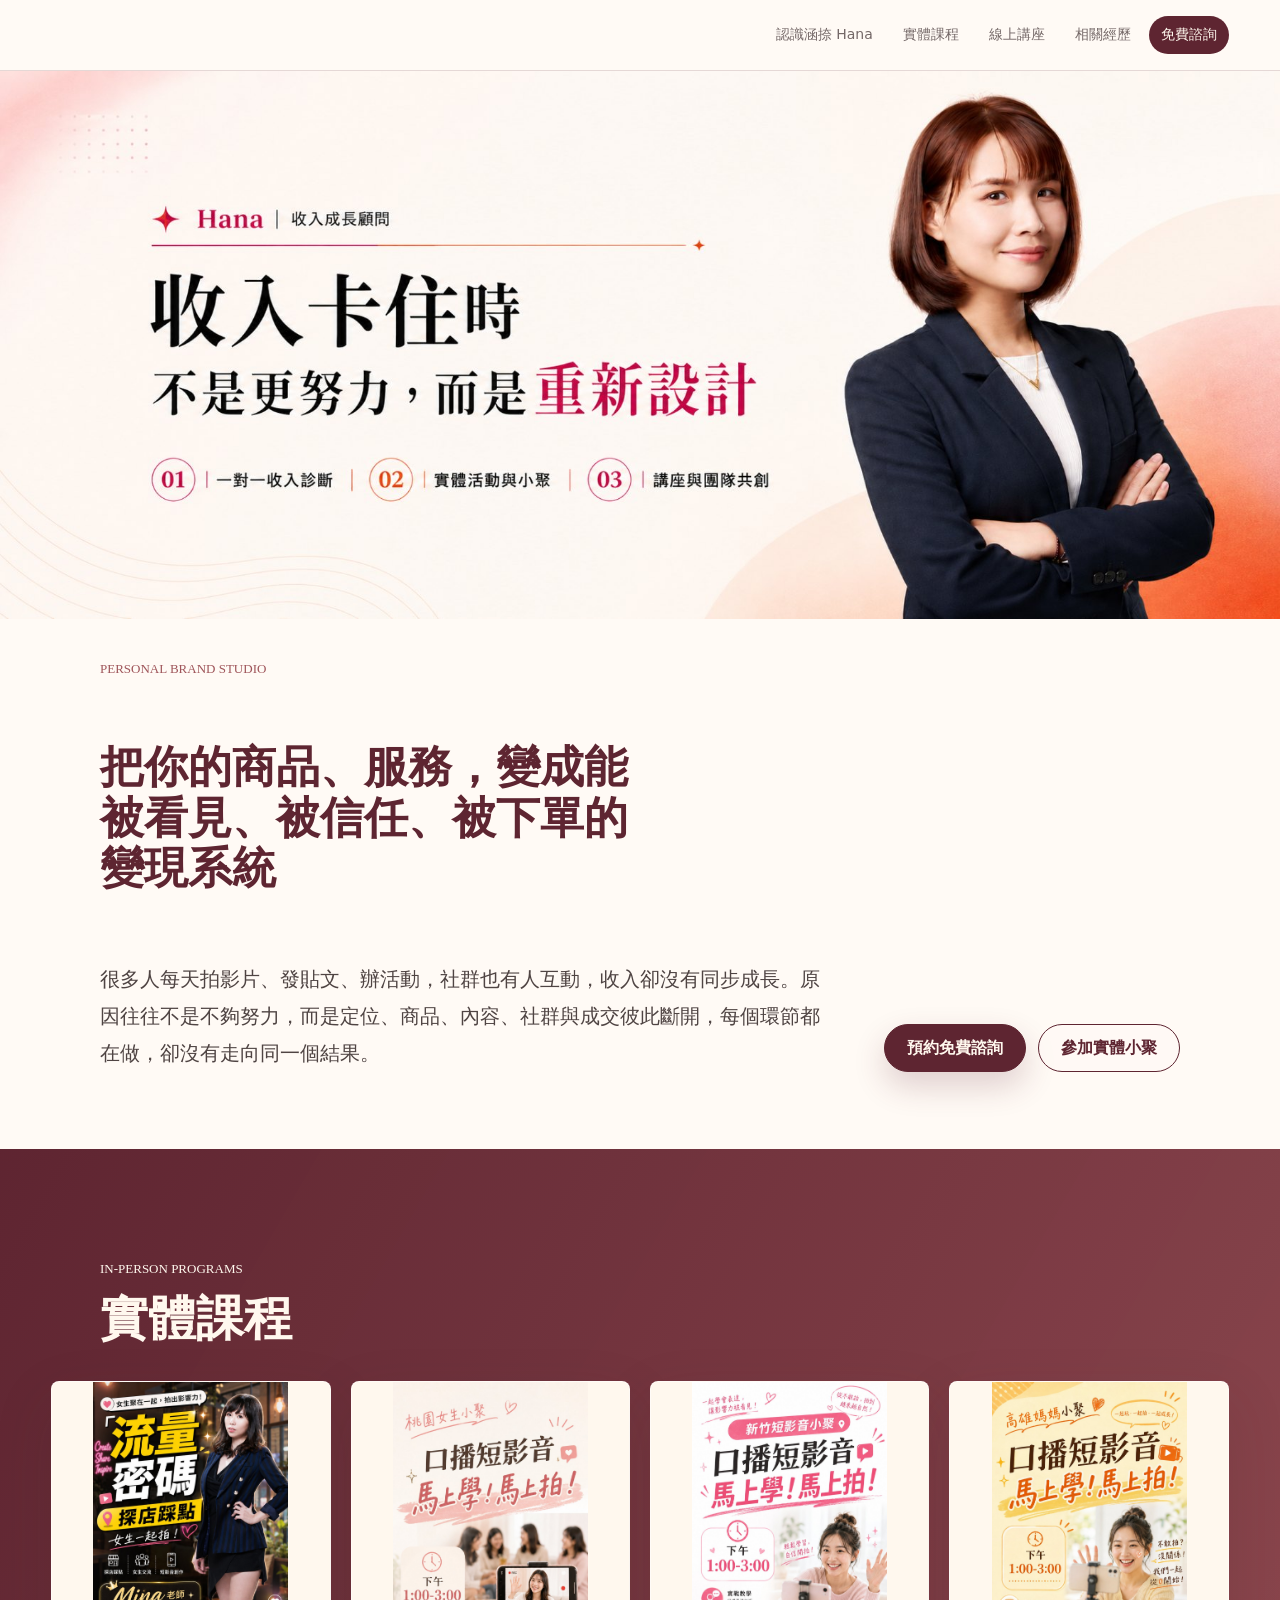
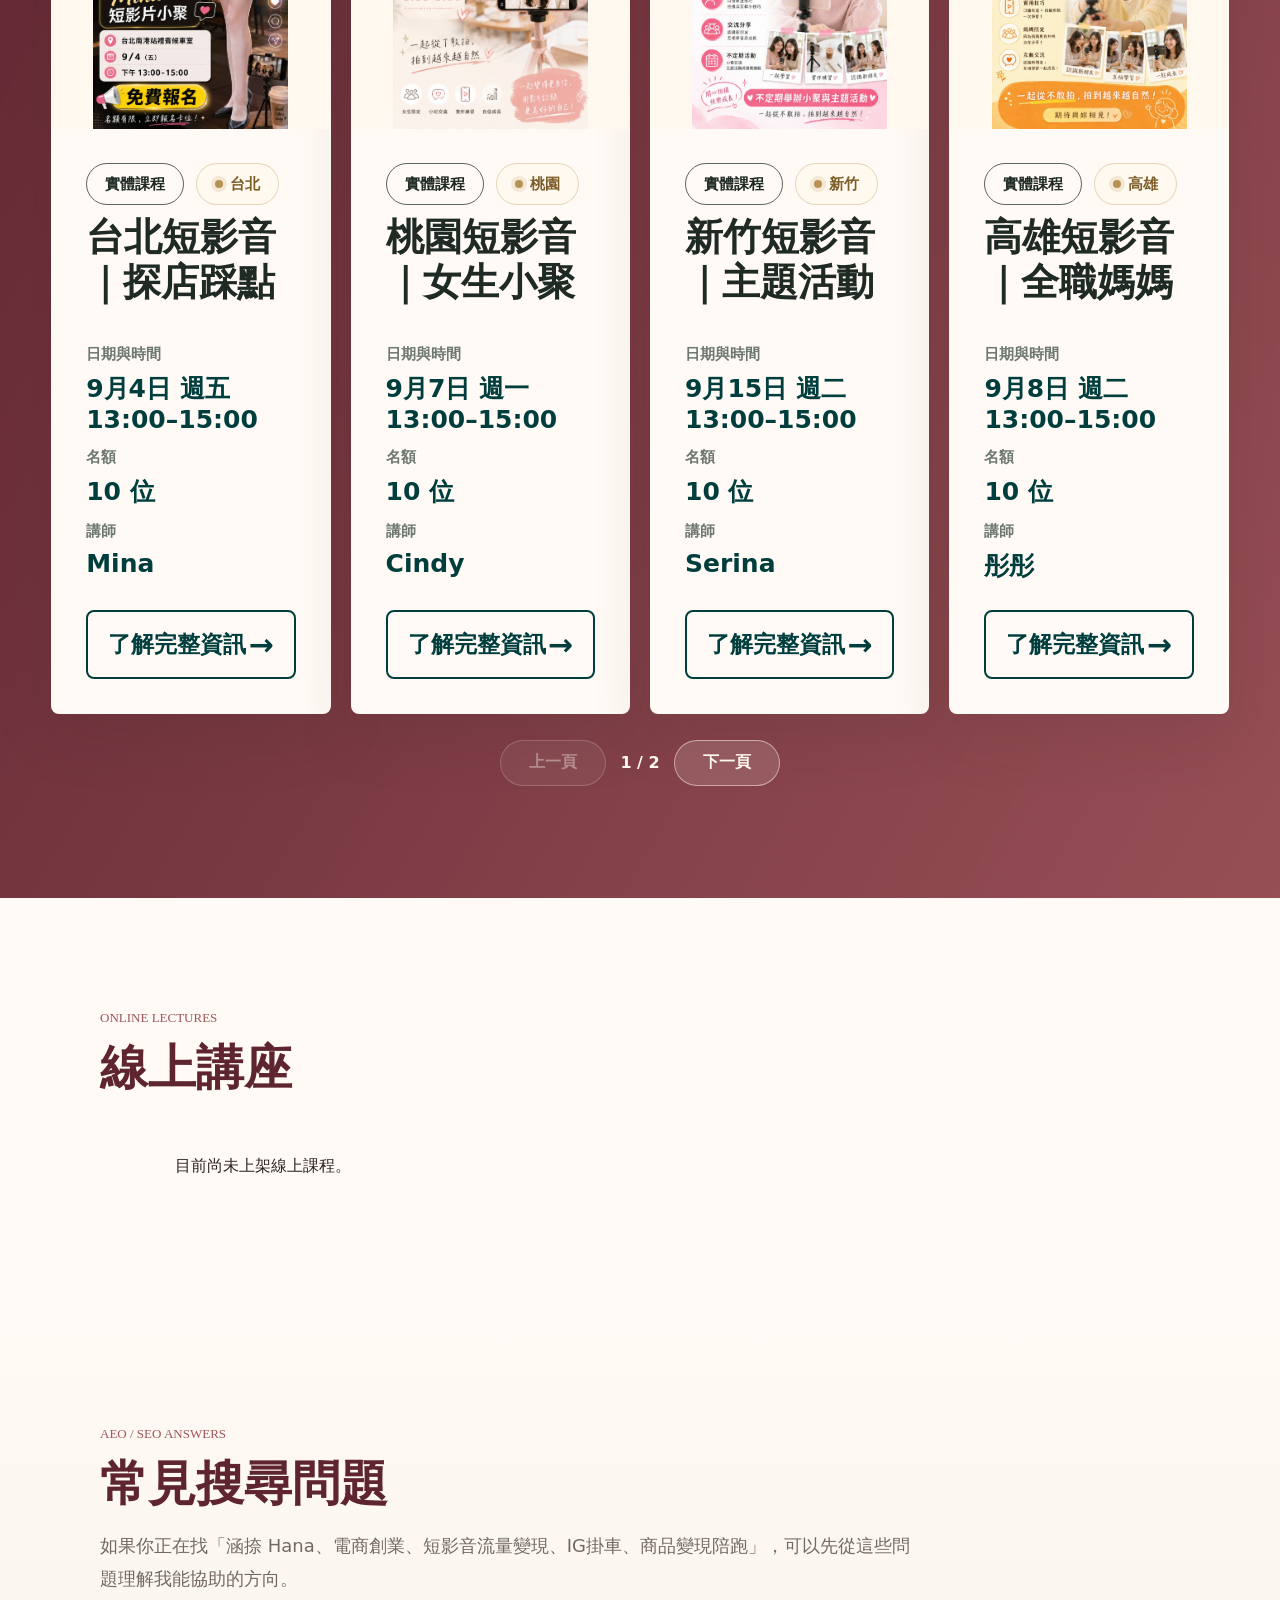
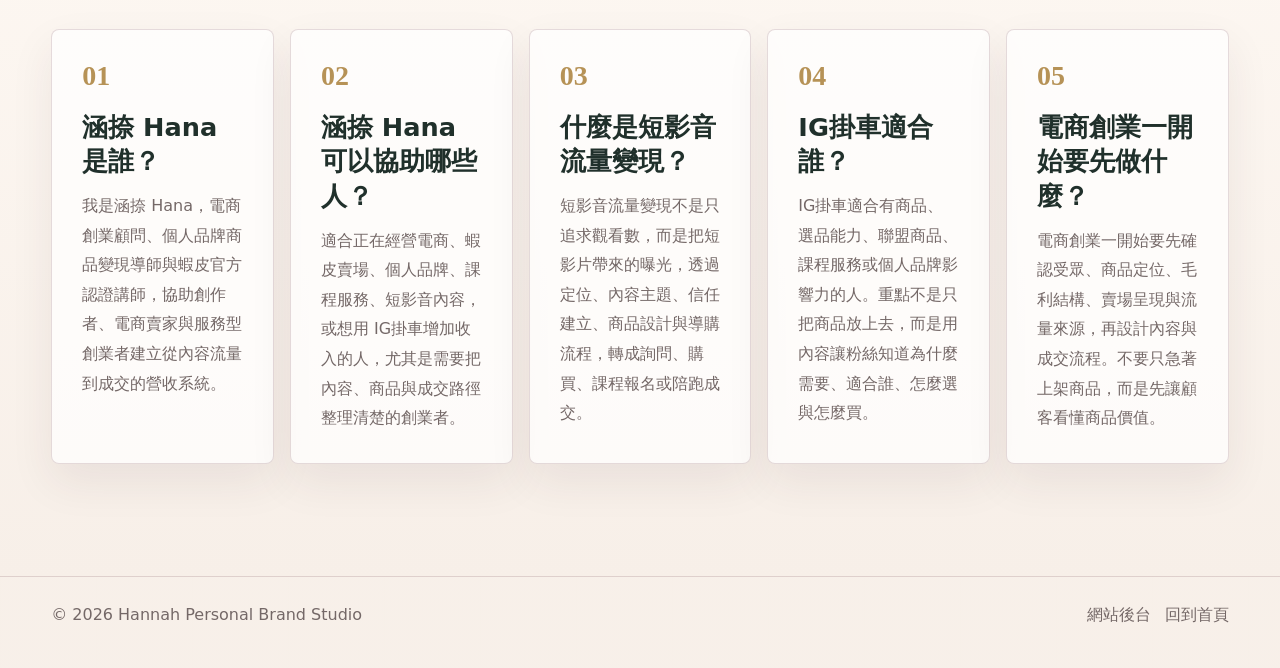
==== commit c91606bb: "Improve social preview image sync" ====
--- a/outputs/index.html
+++ b/outputs/index.html
@@ -3,10 +3,10 @@
   <head>
     <meta charset="utf-8" />
     <meta name="viewport" content="width=device-width, initial-scale=1" />
-    <title>涵捺 Hana｜電商創業・短影音流量變現・IG掛車陪跑</title>
+    <title>涵捺 Hana｜把你的商品、服務，變成能被看見、被信任、被下單的變現系統</title>
     <meta
       name="description"
-      content="涵捺 Hana 是收入成長顧問與商業營收成長專家，協助個人品牌、創業者與中小企業，透過 AI 內容策略、社群漏斗、商品變現設計與數據優化，建立可追蹤、可優化、可複製的收入成長系統。"
+      content="很多人每天拍影片、發貼文、辦活動，社群也有人互動，收入卻沒有同步成長。原因往往不是不夠努力，而是定位、商品、內容、社群與成交彼此斷開，每個環節都在做，卻沒有走向同一個結果。"
     />
     <meta name="robots" content="index,follow,max-image-preview:large,max-snippet:-1,max-video-preview:-1" />
     <meta name="googlebot" content="index,follow,max-image-preview:large,max-snippet:-1,max-video-preview:-1" />
@@ -19,21 +19,24 @@
     <meta property="og:locale" content="zh_TW" />
     <meta property="og:type" content="website" />
     <meta property="og:site_name" content="涵捺 Hana" />
-    <meta property="og:title" content="涵捺 Hana｜電商創業・短影音流量變現・IG掛車陪跑" />
+    <meta property="og:title" content="涵捺 Hana｜把你的商品、服務，變成能被看見、被信任、被下單的變現系統" />
     <meta
       property="og:description"
-      content="涵捺 Hana 協助個人品牌、創業者與中小企業，把 AI、內容、社群與商品設計串成可追蹤、可優化、可複製的收入成長系統。"
+      content="很多人每天拍影片、發貼文、辦活動，社群也有人互動，收入卻沒有同步成長。原因往往不是不夠努力，而是定位、商品、內容、社群與成交彼此斷開，每個環節都在做，卻沒有走向同一個結果。"
     />
     <meta property="og:url" content="https://hana31923.com.tw/" />
-    <meta property="og:image" content="https://hana31923.com.tw/assets/home-banner-hana.png" />
-    <meta property="og:image:alt" content="涵捺 Hana 個人品牌商品流量變現 Banner" />
+    <meta property="og:image" content="https://hana31923.com.tw/assets/social-preview-home.jpg" />
+    <meta property="og:image:width" content="1200" />
+    <meta property="og:image:height" content="630" />
+    <meta property="og:image:type" content="image/jpeg" />
+    <meta property="og:image:alt" content="把你的商品、服務，變成能被看見、被信任、被下單的變現系統" />
     <meta name="twitter:card" content="summary_large_image" />
-    <meta name="twitter:title" content="涵捺 Hana｜電商創業・短影音流量變現・IG掛車陪跑" />
+    <meta name="twitter:title" content="涵捺 Hana｜把你的商品、服務，變成能被看見、被信任、被下單的變現系統" />
     <meta
       name="twitter:description"
-      content="涵捺 Hana 是收入成長顧問與商業營收成長專家，協助個人品牌、創業者與中小企業用 AI、內容與社群創造成交。"
+      content="很多人每天拍影片、發貼文、辦活動，社群也有人互動，收入卻沒有同步成長。原因往往不是不夠努力，而是定位、商品、內容、社群與成交彼此斷開，每個環節都在做，卻沒有走向同一個結果。"
     />
-    <meta name="twitter:image" content="https://hana31923.com.tw/assets/home-banner-hana.png" />
+    <meta name="twitter:image" content="https://hana31923.com.tw/assets/social-preview-home.jpg" />
     <meta name="theme-color" content="#5e2531" />
     <link rel="icon" type="image/png" sizes="48x48" href="./assets/favicon-48.png" />
     <link rel="icon" type="image/png" sizes="192x192" href="./assets/favicon-192.png" />
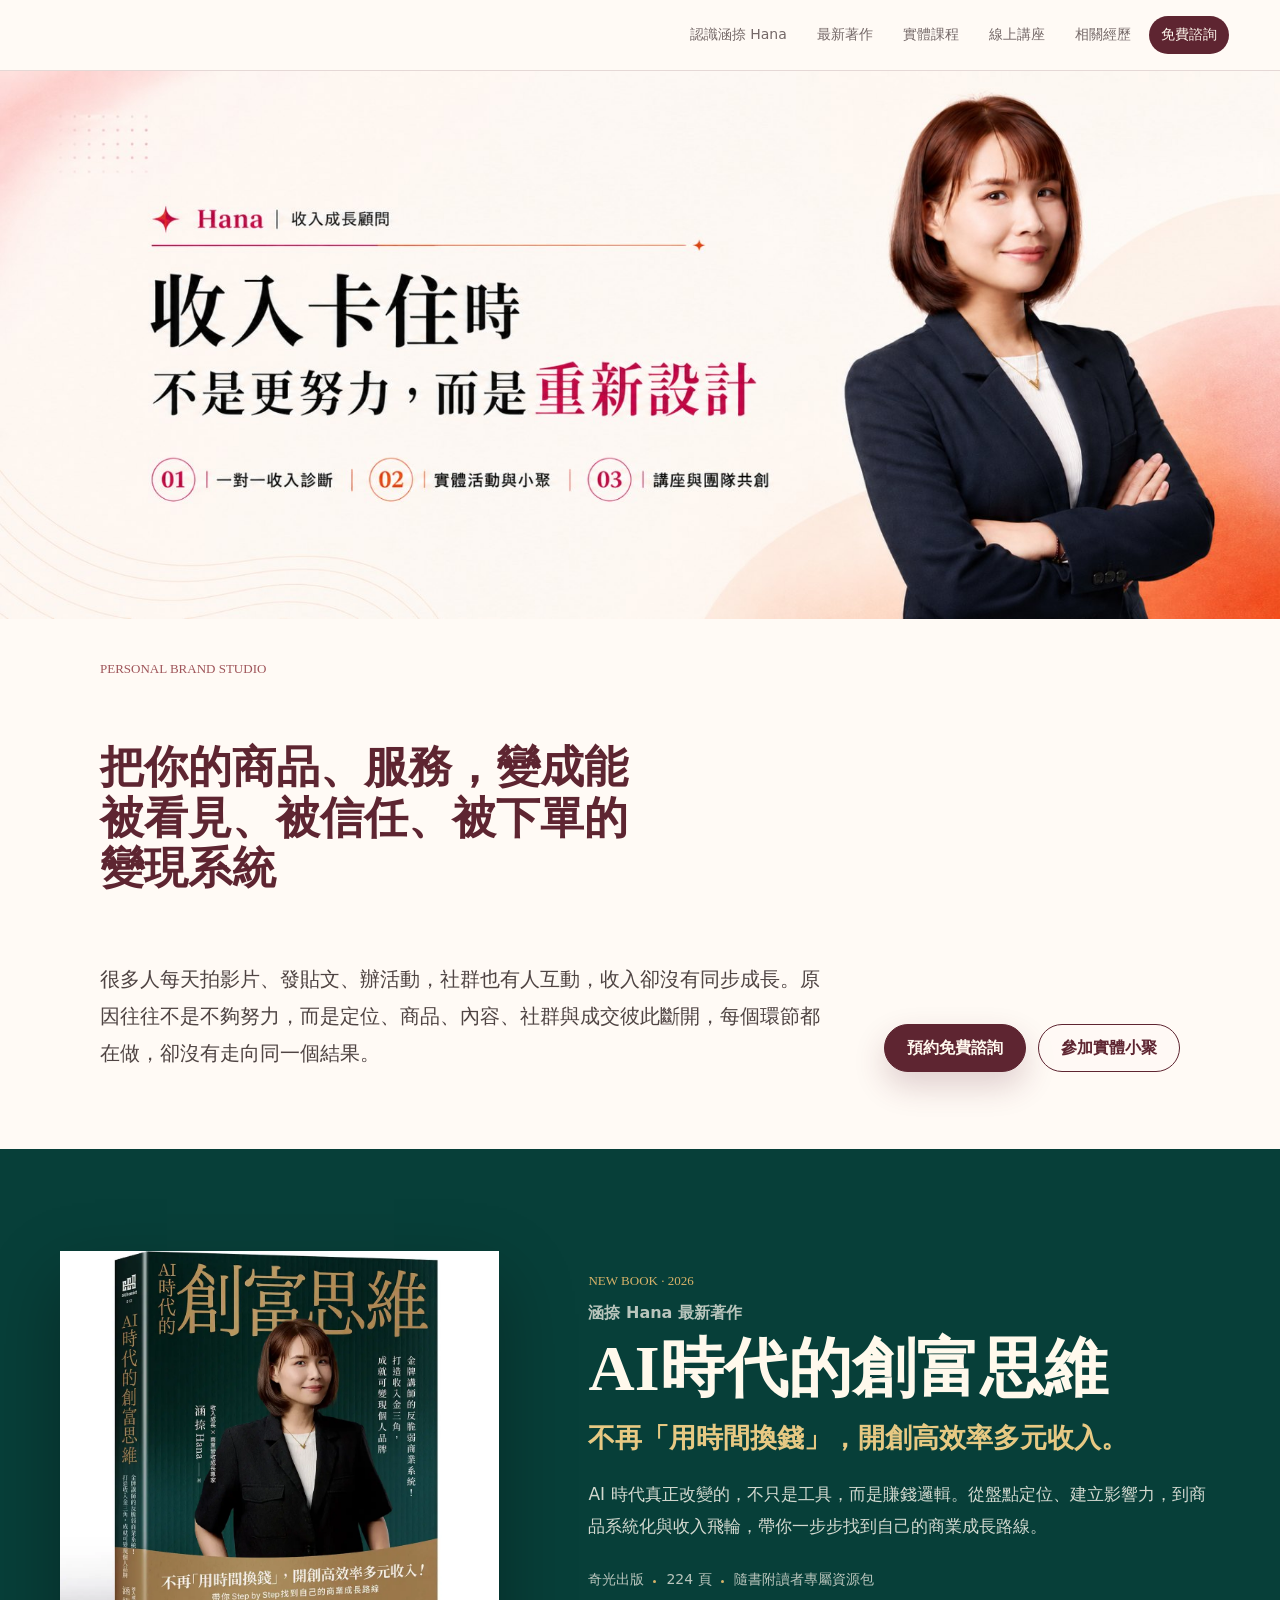
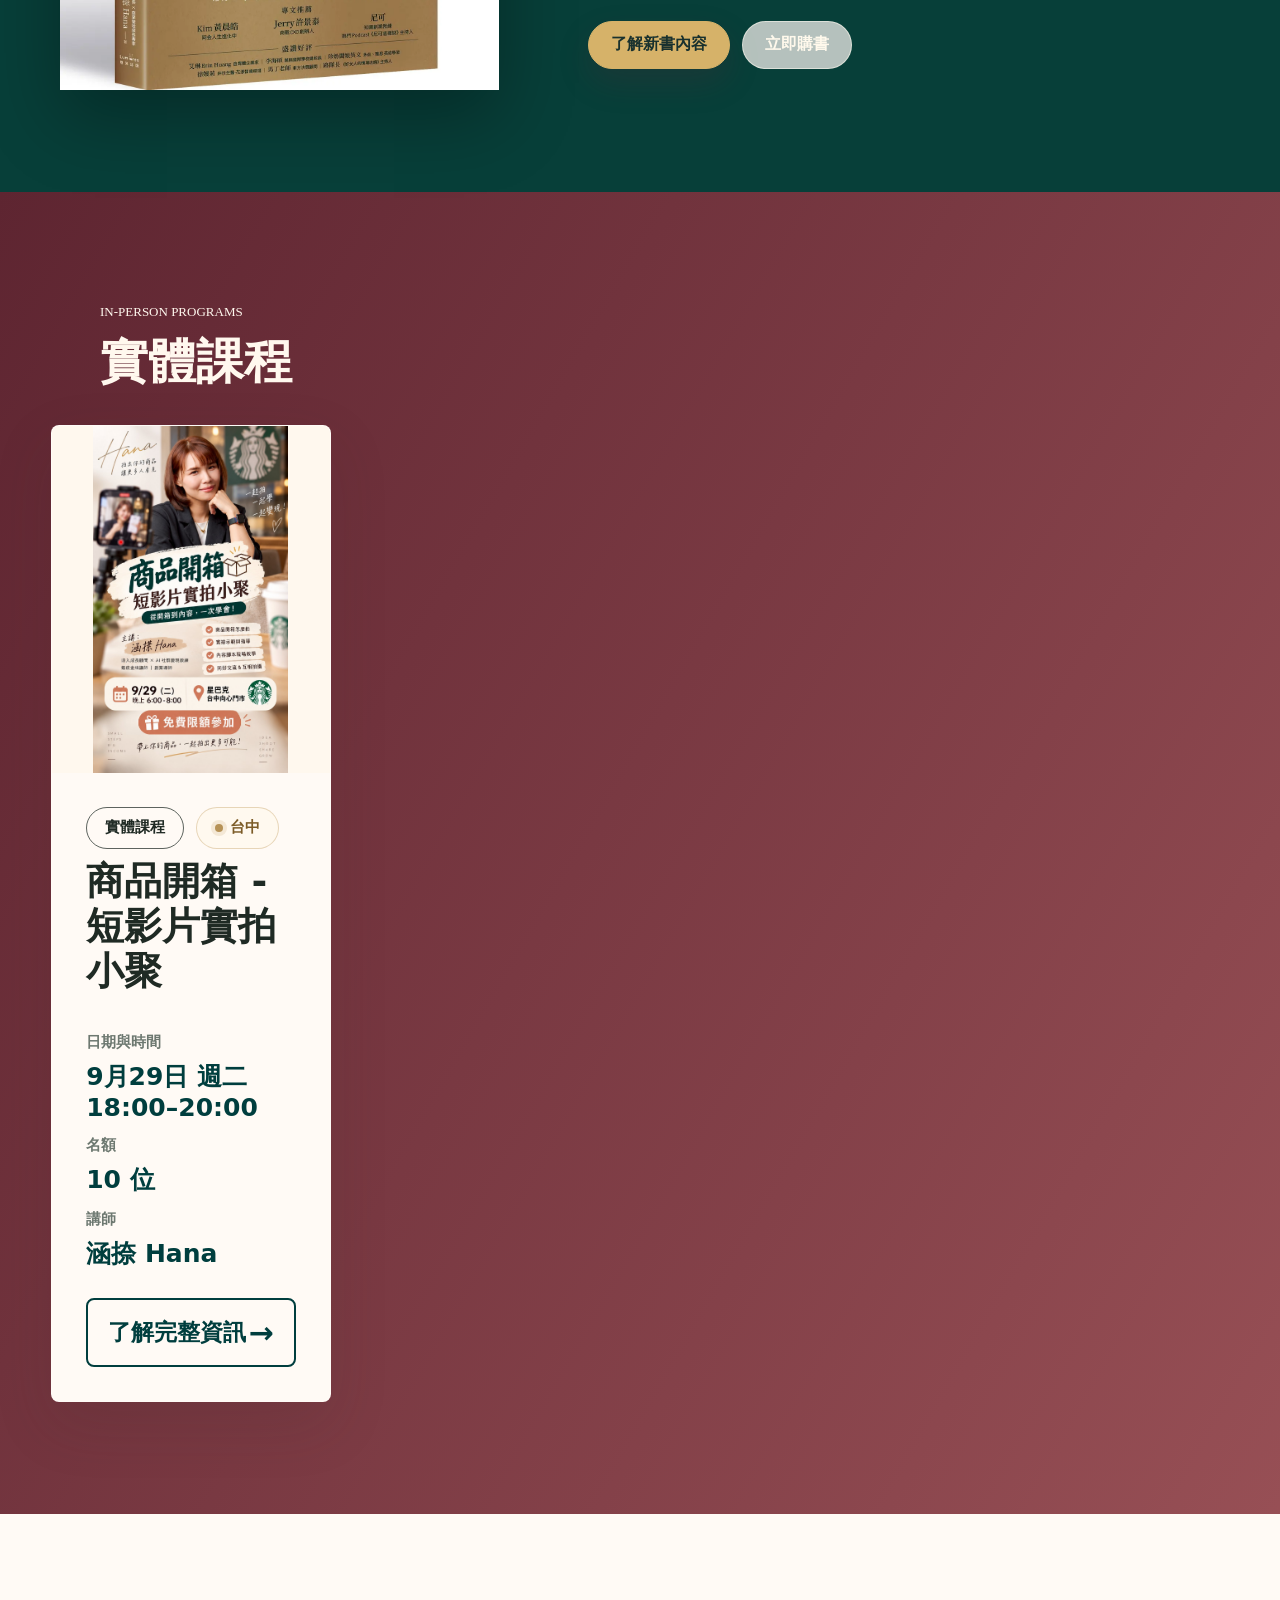
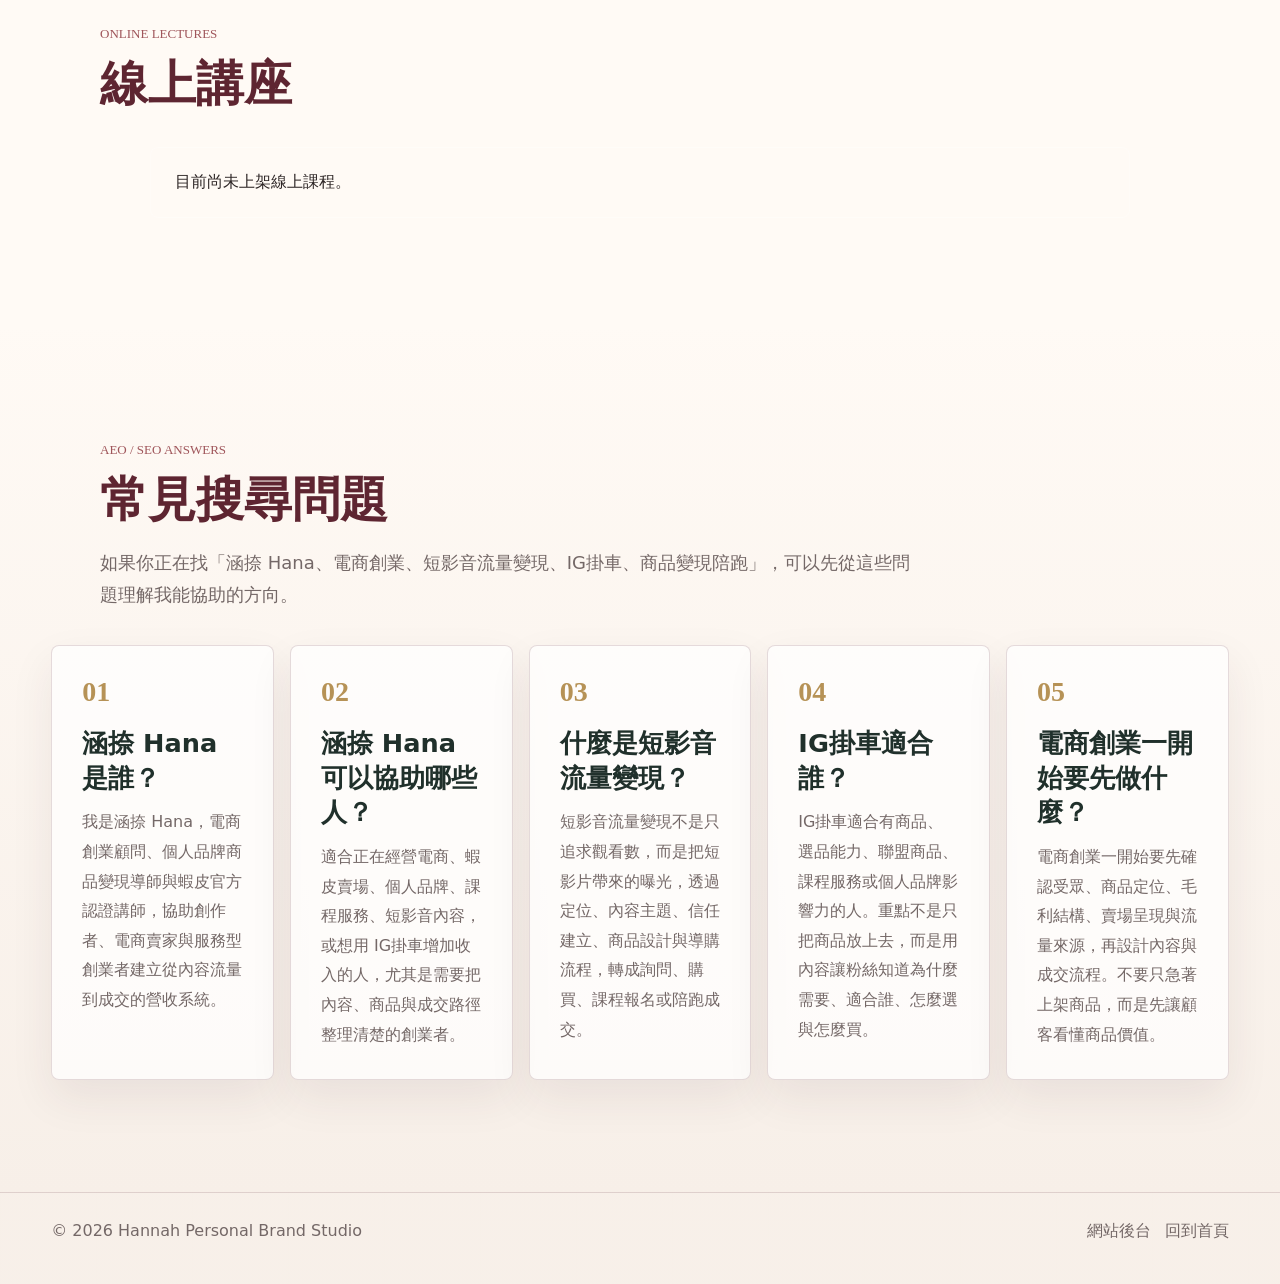
==== commit f53eb61a: "Add AI wealth book showcase" ====
--- a/outputs/index.html
+++ b/outputs/index.html
@@ -13,7 +13,7 @@
     <meta name="author" content="涵捺 Hana" />
     <meta
       name="keywords"
-      content="涵捺,Hana,涵捺 Hana,電商創業,短影音流量變現,IG掛車,商品變現,個人品牌,蝦皮賣場,蝦皮講師,社群變現,女創俱樂部"
+      content="涵捺,Hana,涵捺 Hana,AI時代的創富思維,收入成長顧問,多元收入,電商創業,短影音流量變現,IG掛車,商品變現,個人品牌,蝦皮賣場,蝦皮講師,社群變現,女創俱樂部"
     />
     <link rel="canonical" href="https://hana31923.com.tw/" />
     <meta property="og:locale" content="zh_TW" />
@@ -41,7 +41,7 @@
     <link rel="icon" type="image/png" sizes="48x48" href="./assets/favicon-48.png" />
     <link rel="icon" type="image/png" sizes="192x192" href="./assets/favicon-192.png" />
     <link rel="apple-touch-icon" sizes="180x180" href="./assets/apple-touch-icon.png" />
-    <link rel="stylesheet" href="./styles.css?v=45" />
+    <link rel="stylesheet" href="./styles.css?v=46" />
     <script type="application/ld+json">
       {
         "@context": "https://schema.org",
@@ -128,6 +128,32 @@
             }
           },
           {
+            "@type": "Book",
+            "@id": "https://hana31923.com.tw/#book-ai-wealth",
+            "name": "AI時代的創富思維",
+            "alternateName": "AI時代的創富思維：金牌講師的反脆弱商業系統！打造收入金三角，成就可變現個人品牌",
+            "url": "https://hana31923.com.tw/#book",
+            "image": "https://hana31923.com.tw/assets/ai-wealth-book-cover.jpg",
+            "isbn": "9786267685907",
+            "datePublished": "2026-09-16",
+            "inLanguage": "zh-Hant-TW",
+            "numberOfPages": 224,
+            "bookFormat": "https://schema.org/Paperback",
+            "author": { "@id": "https://hana31923.com.tw/#person" },
+            "publisher": {
+              "@type": "Organization",
+              "name": "奇光出版"
+            },
+            "description": "涵捺 Hana 以 20 年創業經驗與商業實戰，帶讀者把 AI 變成商業分身，建立影響力型、商品型與服務型收入，打造可持續放大的反脆弱收入系統。",
+            "offers": {
+              "@type": "AggregateOffer",
+              "priceCurrency": "TWD",
+              "highPrice": "420",
+              "offerCount": "6",
+              "availability": "https://schema.org/InStock"
+            }
+          },
+          {
             "@type": "FAQPage",
             "@id": "https://hana31923.com.tw/#faq",
             "mainEntity": [
@@ -188,6 +214,7 @@
 
       <nav class="nav" aria-label="主選單">
         <a href="#about" data-edit="nav.about" data-label="選單：認識涵捺">認識涵捺 Hana</a>
+        <a href="#book">最新著作</a>
         <a href="#offline" data-edit="nav.offline" data-label="選單：實體課程">實體課程</a>
         <a href="#online" data-edit="nav.online" data-label="選單：線上講座">線上講座</a>
         <a href="#experience" data-edit="nav.experience" data-label="選單：相關經歷">相關經歷</a>
@@ -214,6 +241,30 @@
           <div class="hero-actions">
             <a class="button primary" href="#consult" data-edit="hero.primaryCta" data-edit-link="hero.primaryLink" data-label="首頁主按鈕">預約免費諮詢</a>
             <a class="button ghost" href="#offline" data-edit="hero.secondaryCta" data-edit-link="hero.secondaryLink" data-label="首頁次按鈕">查看課程</a>
+          </div>
+        </div>
+      </section>
+
+      <section class="book-feature home-section" aria-labelledby="book-feature-title">
+        <div class="book-feature__visual">
+          <img src="./assets/ai-wealth-book-cover.jpg" alt="涵捺 Hana 新書 AI時代的創富思維封面" />
+        </div>
+        <div class="book-feature__copy">
+          <p class="eyebrow">New Book · 2026</p>
+          <p class="book-feature__kicker">涵捺 Hana 最新著作</p>
+          <h2 id="book-feature-title">AI時代的創富思維</h2>
+          <p class="book-feature__tagline">不再「用時間換錢」，開創高效率多元收入。</p>
+          <p>
+            AI 時代真正改變的，不只是工具，而是賺錢邏輯。從盤點定位、建立影響力，到商品系統化與收入飛輪，帶你一步步找到自己的商業成長路線。
+          </p>
+          <div class="book-feature__facts" aria-label="書籍資訊">
+            <span>奇光出版</span>
+            <span>224 頁</span>
+            <span>隨書附讀者專屬資源包</span>
+          </div>
+          <div class="hero-actions">
+            <a class="button primary" href="#book">了解新書內容</a>
+            <a class="button ghost" href="https://bookstw.link/9kxgpu" target="_blank" rel="noopener noreferrer">立即購書</a>
           </div>
         </div>
       </section>
@@ -321,6 +372,153 @@
         </div>
       </section>
 
+      <section id="book" class="book-page page-section" aria-labelledby="book-page-title">
+        <div class="book-page__hero">
+          <div class="book-page__cover">
+            <img src="./assets/ai-wealth-book-cover.jpg" alt="AI時代的創富思維立體書封" />
+          </div>
+          <div class="book-page__intro">
+            <a class="back-link" href="#home">← 回首頁</a>
+            <p class="eyebrow">Hana's New Book</p>
+            <p class="book-page__label">收入成長顧問 涵捺 Hana 最新著作</p>
+            <h1 id="book-page-title">AI時代的<br />創富思維</h1>
+            <p class="book-page__subtitle">金牌講師的反脆弱商業系統！打造收入金三角，成就可變現個人品牌</p>
+            <p class="book-page__lead">
+              AI 時代處境最危險的人，不是不會用工具的人，而是一直很努力、卻只能用時間換錢的人。這本書陪你重新整理專業、經驗與市場需求，把 AI 變成商業分身，建立能持續放大的多元收入系統。
+            </p>
+            <dl class="book-page__meta">
+              <div><dt>作者</dt><dd>涵捺 Hana</dd></div>
+              <div><dt>出版社</dt><dd>奇光出版</dd></div>
+              <div><dt>出版日期</dt><dd>2026 / 09 / 16</dd></div>
+              <div><dt>定價</dt><dd>NT$ 420</dd></div>
+              <div><dt>ISBN</dt><dd>978-626-7685-90-7</dd></div>
+            </dl>
+            <a class="button book-button" href="#book-stores">選擇購書通路</a>
+          </div>
+        </div>
+
+        <div class="book-problem-band">
+          <div class="book-section-heading">
+            <p class="eyebrow">Is This You?</p>
+            <h2>你是否也陷入了「無效努力」？</h2>
+          </div>
+          <div class="book-problem-list">
+            <p><span>01</span>空有專業技能，卻只能被市場比價、低價接案？</p>
+            <p><span>02</span>每天發文、拍短影音，流量看似增加，卻不知道怎麼成交？</p>
+            <p><span>03</span>經營電商賣場，被上架、客服與出貨追著跑，利潤卻越來越薄？</p>
+          </div>
+        </div>
+
+        <section class="book-system-section" aria-labelledby="book-system-title">
+          <div class="book-section-heading">
+            <p class="eyebrow">The Income Triangle</p>
+            <h2 id="book-system-title">把一個人的能力，變成彼此加乘的收入金三角</h2>
+            <p>不是多做三份工作，而是讓內容建立信任、商品承接需求、服務放大價值。</p>
+          </div>
+          <div class="book-income-grid">
+            <article>
+              <span>01</span>
+              <h3>影響力型收入</h3>
+              <p>用內容與觀點建立信任，讓市場看懂你的價值。</p>
+            </article>
+            <article>
+              <span>02</span>
+              <h3>商品型收入</h3>
+              <p>把解決方案做成能重複銷售、持續工作的產品。</p>
+            </article>
+            <article>
+              <span>03</span>
+              <h3>服務型收入</h3>
+              <p>從單純出售工時，升級為高價值的診斷、陪伴與結果設計。</p>
+            </article>
+          </div>
+        </section>
+
+        <section class="book-roadmap-section" aria-labelledby="book-roadmap-title">
+          <div class="book-section-heading">
+            <p class="eyebrow">12-Month Roadmap</p>
+            <h2 id="book-roadmap-title">不是財富神話，而是一條可以開始行動的路線</h2>
+          </div>
+          <ol class="book-roadmap">
+            <li><span>1–3 個月</span><strong>盤點定位</strong><p>整理經驗、能力與市場願意付費的問題。</p></li>
+            <li><span>4–6 個月</span><strong>建立影響力</strong><p>讓內容持續累積看見、信任與機會。</p></li>
+            <li><span>7–9 個月</span><strong>產品與系統化</strong><p>設計商品、服務與能被重複執行的流程。</p></li>
+            <li><span>10–12 個月</span><strong>飛輪擴張</strong><p>讓收入來源彼此加乘，逐步拿回人生選擇權。</p></li>
+          </ol>
+        </section>
+
+        <section class="book-chapters-section" aria-labelledby="book-chapters-title">
+          <div class="book-section-heading">
+            <p class="eyebrow">Inside the Book</p>
+            <h2 id="book-chapters-title">六個階段，重新設計你的賺錢邏輯</h2>
+          </div>
+          <div class="book-chapter-grid">
+            <article><span>Chapter 01</span><h3>AI 時代真正改變的不是工具，而是「賺錢邏輯」</h3></article>
+            <article><span>Chapter 02</span><h3>從「我會什麼」到「市場願意為我付什麼錢」</h3></article>
+            <article><span>Chapter 03</span><h3>AI 在這個時代的正確角色：你的「商業分身」</h3></article>
+            <article><span>Chapter 04</span><h3>三種在 AI 時代最穩定的多元收入模型</h3></article>
+            <article><span>Chapter 05</span><h3>把收入變成系統，而不是靠意志力</h3></article>
+            <article><span>Chapter 06</span><h3>讓自己成為「不怕未來的人」</h3></article>
+          </div>
+        </section>
+
+        <section class="book-proof-section" aria-labelledby="book-proof-title">
+          <div class="book-proof-section__gallery">
+            <img src="./assets/ai-wealth-book-display.jpg" alt="AI時代的創富思維實體書陳列" />
+            <img src="./assets/ai-wealth-book-eslite.jpg" alt="AI時代的創富思維於誠品書店上架" />
+          </div>
+          <div class="book-proof-section__copy">
+            <p class="eyebrow">Now in Bookstores</p>
+            <h2 id="book-proof-title">新書已正式出版，實體與網路通路皆可選購</h2>
+            <p>
+              從服飾擺攤、寵物電商、保養美業到個人 IP 操盤，Hana 把 20 年創業經驗與輔導上千位學員的商業觀察，整理成一套能夠盤點、執行與持續優化的創富系統。
+            </p>
+            <ul>
+              <li>2024 蝦皮官方金牌講師</li>
+              <li>20 年創業經歷、10 年以上電商實戰</li>
+              <li>收入成長顧問 × 商業營收成長專家</li>
+              <li>隨書附贈讀者專屬資源包</li>
+            </ul>
+          </div>
+        </section>
+
+        <section class="book-launch-section" aria-labelledby="book-launch-title">
+          <img src="./assets/ai-wealth-book-launch.jpg" alt="AI時代的創富思維新書發表會活動資訊" />
+          <div>
+            <p class="eyebrow">Book Launch Events</p>
+            <h2 id="book-launch-title">新書發表會</h2>
+            <p>一起談思維升級、收入升級與人生升級，從「時間換錢」走向屬於自己的創富路線。</p>
+            <div class="book-launch-events">
+              <article><span>10.2 週五 · 19:30–20:30</span><strong>博客來書店・書藝聚場</strong><p>臺北市信義區松高路 11 號 6F</p></article>
+              <article><span>11.7 週六 · 14:30–15:30</span><strong>誠品生活 480・5F 書店 FORUM</strong><p>臺中市西屯區市政路 480 號 5F</p></article>
+            </div>
+          </div>
+        </section>
+
+        <section id="book-stores" class="book-stores-section" aria-labelledby="book-stores-title">
+          <div class="book-section-heading">
+            <p class="eyebrow">Buy the Book</p>
+            <h2 id="book-stores-title">選擇你習慣的購書通路</h2>
+            <p>各通路售價與到貨時間依通路頁面顯示為準。</p>
+          </div>
+          <div class="book-store-links">
+            <a href="https://bookstw.link/9kxgpu" target="_blank" rel="noopener noreferrer"><span>博客來</span><strong>前往購買 →</strong></a>
+            <a href="https://pse.is/9kxgq5" target="_blank" rel="noopener noreferrer"><span>誠品</span><strong>前往購買 →</strong></a>
+            <a href="https://pse.is/9kxgqk" target="_blank" rel="noopener noreferrer"><span>金石堂</span><strong>前往購買 →</strong></a>
+            <a href="https://pse.is/9kxgqz" target="_blank" rel="noopener noreferrer"><span>Momo</span><strong>前往購買 →</strong></a>
+            <a href="https://www.bookrep.com.tw/?at=bookcontent&amp;cl=book&amp;id=21915&amp;md=gwindex" target="_blank" rel="noopener noreferrer"><span>讀書共和國</span><strong>前往購買 →</strong></a>
+            <a href="https://www.sanmin.com.tw/product/index/015794964" target="_blank" rel="noopener noreferrer"><span>三民書局</span><strong>前往購買 →</strong></a>
+          </div>
+        </section>
+
+        <section class="book-closing-section">
+          <p class="eyebrow">Start from Here</p>
+          <h2>你不是沒有價值，只是還沒有把自己放在對的位置。</h2>
+          <p>從翻開這本書開始，重新整理你的經驗、影響力與收入選擇。</p>
+          <a class="button book-button" href="#book-stores">立即選購《AI時代的創富思維》</a>
+        </section>
+      </section>
+
       <section id="offline" class="section course-band home-section page-section">
         <div class="section-heading">
           <p class="eyebrow" data-edit="offline.eyebrow" data-label="實體課程小標">In-Person Programs</p>
@@ -444,6 +642,6 @@
     <script src="./recovered-data.js?v=2"></script>
     <script src="./published-data.js?v=4"></script>
     <script src="./registration-public-config.js?v=2"></script>
-    <script src="./script.js?v=61"></script>
+    <script src="./script.js?v=62"></script>
   </body>
 </html>
--- a/outputs/styles.css
+++ b/outputs/styles.css
@@ -1850,6 +1850,507 @@
   color: inherit;
 }
 
+.book-feature {
+  display: grid;
+  grid-template-columns: minmax(300px, 0.82fr) minmax(0, 1.18fr);
+  align-items: center;
+  gap: clamp(36px, 7vw, 104px);
+  padding: clamp(64px, 8vw, 112px) max(28px, calc((100% - 1160px) / 2));
+  background: #073f39;
+  color: #f9f1df;
+}
+
+.book-feature__visual {
+  position: relative;
+  display: grid;
+  place-items: center;
+  min-width: 0;
+}
+
+.book-feature__visual::before {
+  content: "";
+  position: absolute;
+  inset: 12% 4% 8%;
+  border: 1px solid rgba(214, 178, 105, 0.48);
+  transform: translate(18px, 18px);
+}
+
+.book-feature__visual img {
+  position: relative;
+  z-index: 1;
+  width: min(100%, 480px);
+  aspect-ratio: 1;
+  object-fit: contain;
+  box-shadow: 0 28px 70px rgba(0, 0, 0, 0.3);
+}
+
+.book-feature .eyebrow,
+.book-page .eyebrow {
+  color: #d6b269;
+}
+
+.book-feature__kicker {
+  margin-bottom: 10px;
+  color: rgba(255, 250, 240, 0.72);
+  font-weight: 700;
+}
+
+.book-feature h2 {
+  margin-bottom: 16px;
+  color: #fff9ec;
+  font-size: clamp(40px, 5vw, 70px);
+  line-height: 1.1;
+}
+
+.book-feature__tagline {
+  margin-bottom: 22px;
+  color: #e7c983;
+  font-size: clamp(20px, 2.1vw, 28px);
+  font-weight: 800;
+}
+
+.book-feature__copy > p:not(.eyebrow, .book-feature__kicker, .book-feature__tagline) {
+  max-width: 720px;
+  color: rgba(255, 250, 240, 0.82);
+  font-size: 17px;
+  line-height: 1.9;
+}
+
+.book-feature__facts {
+  display: flex;
+  flex-wrap: wrap;
+  gap: 10px 22px;
+  margin: 28px 0 30px;
+  color: rgba(255, 250, 240, 0.72);
+  font-size: 14px;
+}
+
+.book-feature__facts span {
+  position: relative;
+}
+
+.book-feature__facts span:not(:last-child)::after {
+  content: "";
+  position: absolute;
+  top: 50%;
+  right: -12px;
+  width: 3px;
+  height: 3px;
+  border-radius: 50%;
+  background: #d6b269;
+}
+
+.book-feature .button.primary,
+.book-button {
+  border-color: #d6b269;
+  background: #d6b269;
+  color: #19312e;
+}
+
+.book-feature .button.ghost {
+  border-color: rgba(255, 250, 240, 0.55);
+  color: #fff9ec;
+}
+
+.book-page {
+  background: #fbf7ef;
+  color: #20312e;
+}
+
+.book-page__hero {
+  display: grid;
+  grid-template-columns: minmax(320px, 0.9fr) minmax(0, 1.1fr);
+  align-items: center;
+  gap: clamp(42px, 8vw, 118px);
+  min-height: calc(100vh - 72px);
+  padding: clamp(60px, 7vw, 104px) max(28px, calc((100% - 1160px) / 2));
+  background:
+    linear-gradient(105deg, rgba(6, 53, 48, 0.98), rgba(9, 68, 60, 0.94)),
+    repeating-linear-gradient(90deg, rgba(214, 178, 105, 0.05) 0 1px, transparent 1px 72px);
+  color: #fff9ec;
+}
+
+.book-page__cover {
+  display: grid;
+  place-items: center;
+}
+
+.book-page__cover img {
+  width: min(100%, 520px);
+  aspect-ratio: 1;
+  object-fit: contain;
+  box-shadow: 0 34px 90px rgba(0, 0, 0, 0.34);
+}
+
+.book-page__intro .back-link {
+  display: inline-flex;
+  margin-bottom: 46px;
+  color: rgba(255, 250, 240, 0.68);
+}
+
+.book-page__label {
+  margin-bottom: 12px;
+  color: #e7c983;
+  font-weight: 800;
+}
+
+.book-page__intro h1 {
+  max-width: none;
+  margin-bottom: 22px;
+  color: #fff9ec;
+  font-size: clamp(52px, 6vw, 84px);
+  line-height: 1.04;
+}
+
+.book-page__subtitle {
+  max-width: 720px;
+  margin-bottom: 22px;
+  color: #e7c983;
+  font-size: clamp(19px, 2vw, 26px);
+  font-weight: 800;
+  line-height: 1.55;
+}
+
+.book-page__lead {
+  max-width: 720px;
+  color: rgba(255, 250, 240, 0.82);
+  font-size: 17px;
+  line-height: 1.9;
+}
+
+.book-page__meta {
+  display: grid;
+  grid-template-columns: repeat(2, minmax(0, 1fr));
+  gap: 14px 26px;
+  margin: 34px 0;
+  padding-top: 24px;
+  border-top: 1px solid rgba(231, 201, 131, 0.3);
+}
+
+.book-page__meta div {
+  display: grid;
+  grid-template-columns: 72px 1fr;
+  gap: 10px;
+}
+
+.book-page__meta dt {
+  color: rgba(255, 250, 240, 0.58);
+}
+
+.book-page__meta dd {
+  margin: 0;
+  font-weight: 700;
+}
+
+.book-problem-band,
+.book-system-section,
+.book-roadmap-section,
+.book-chapters-section,
+.book-proof-section,
+.book-launch-section,
+.book-stores-section,
+.book-closing-section {
+  padding: clamp(72px, 9vw, 124px) max(28px, calc((100% - 1160px) / 2));
+}
+
+.book-problem-band {
+  display: grid;
+  grid-template-columns: minmax(260px, 0.72fr) minmax(0, 1.28fr);
+  gap: clamp(42px, 8vw, 120px);
+  background: #eadfca;
+}
+
+.book-section-heading {
+  max-width: 820px;
+}
+
+.book-section-heading h2,
+.book-proof-section h2,
+.book-launch-section h2,
+.book-closing-section h2 {
+  margin-bottom: 18px;
+  color: #123f3a;
+  font-size: clamp(34px, 4.2vw, 58px);
+  line-height: 1.18;
+}
+
+.book-section-heading > p:not(.eyebrow),
+.book-proof-section__copy > p:not(.eyebrow),
+.book-launch-section > div > p:not(.eyebrow),
+.book-closing-section > p:not(.eyebrow) {
+  color: #5f6e69;
+  font-size: 17px;
+  line-height: 1.85;
+}
+
+.book-problem-list {
+  border-top: 1px solid rgba(18, 63, 58, 0.28);
+}
+
+.book-problem-list p {
+  display: grid;
+  grid-template-columns: 46px 1fr;
+  gap: 16px;
+  margin: 0;
+  padding: 24px 0;
+  border-bottom: 1px solid rgba(18, 63, 58, 0.2);
+  font-size: clamp(18px, 2vw, 24px);
+  font-weight: 800;
+  line-height: 1.55;
+}
+
+.book-problem-list span,
+.book-income-grid > article > span,
+.book-chapter-grid > article > span {
+  color: #ad8542;
+  font-family: Georgia, serif;
+}
+
+.book-system-section,
+.book-chapters-section,
+.book-stores-section {
+  background: #fbf7ef;
+}
+
+.book-income-grid {
+  display: grid;
+  grid-template-columns: repeat(3, minmax(0, 1fr));
+  gap: 1px;
+  margin-top: 52px;
+  background: rgba(18, 63, 58, 0.18);
+  border: 1px solid rgba(18, 63, 58, 0.18);
+}
+
+.book-income-grid article {
+  min-height: 270px;
+  padding: 34px;
+  background: #fffdf8;
+}
+
+.book-income-grid h3 {
+  margin: 54px 0 12px;
+  color: #123f3a;
+  font-family: "Noto Serif TC", "Songti TC", Georgia, serif;
+  font-size: 27px;
+}
+
+.book-income-grid p,
+.book-chapter-grid h3,
+.book-roadmap p {
+  color: #66716e;
+  line-height: 1.75;
+}
+
+.book-roadmap-section {
+  background: #123f3a;
+  color: #fff9ec;
+}
+
+.book-roadmap-section .book-section-heading h2 {
+  color: #fff9ec;
+}
+
+.book-roadmap {
+  display: grid;
+  grid-template-columns: repeat(4, minmax(0, 1fr));
+  gap: 0;
+  margin: 54px 0 0;
+  padding: 0;
+  list-style: none;
+  border-top: 1px solid rgba(231, 201, 131, 0.38);
+}
+
+.book-roadmap li {
+  min-height: 230px;
+  padding: 30px 26px;
+  border-right: 1px solid rgba(231, 201, 131, 0.24);
+}
+
+.book-roadmap li:last-child {
+  border-right: 0;
+}
+
+.book-roadmap span {
+  display: block;
+  margin-bottom: 48px;
+  color: #d6b269;
+  font-weight: 800;
+}
+
+.book-roadmap strong {
+  display: block;
+  margin-bottom: 12px;
+  font-family: "Noto Serif TC", "Songti TC", Georgia, serif;
+  font-size: 25px;
+}
+
+.book-roadmap p {
+  color: rgba(255, 250, 240, 0.66);
+}
+
+.book-chapter-grid {
+  display: grid;
+  grid-template-columns: repeat(2, minmax(0, 1fr));
+  gap: 18px;
+  margin-top: 50px;
+}
+
+.book-chapter-grid article {
+  min-height: 210px;
+  border: 1px solid rgba(18, 63, 58, 0.2);
+  padding: 30px;
+  background: #fffdf8;
+}
+
+.book-chapter-grid h3 {
+  margin: 48px 0 0;
+  color: #263d39;
+  font-family: "Noto Serif TC", "Songti TC", Georgia, serif;
+  font-size: clamp(21px, 2.2vw, 29px);
+}
+
+.book-proof-section {
+  display: grid;
+  grid-template-columns: minmax(0, 1.12fr) minmax(280px, 0.88fr);
+  align-items: center;
+  gap: clamp(48px, 8vw, 112px);
+  background: #eee6d9;
+}
+
+.book-proof-section__gallery {
+  display: grid;
+  grid-template-columns: 0.82fr 1.18fr;
+  align-items: end;
+  gap: 14px;
+}
+
+.book-proof-section__gallery img {
+  width: 100%;
+  height: clamp(340px, 44vw, 620px);
+  object-fit: cover;
+}
+
+.book-proof-section__gallery img:first-child {
+  height: clamp(300px, 37vw, 520px);
+}
+
+.book-proof-section__copy ul {
+  margin: 28px 0 0;
+  padding: 22px 0 0;
+  border-top: 1px solid rgba(18, 63, 58, 0.2);
+  list-style: none;
+}
+
+.book-proof-section__copy li {
+  padding: 8px 0;
+  color: #3f5450;
+  font-weight: 700;
+}
+
+.book-proof-section__copy li::before {
+  content: "✓";
+  margin-right: 12px;
+  color: #ad8542;
+}
+
+.book-launch-section {
+  display: grid;
+  grid-template-columns: minmax(260px, 0.7fr) minmax(0, 1.3fr);
+  align-items: center;
+  gap: clamp(46px, 8vw, 110px);
+  background: #fffdf8;
+}
+
+.book-launch-section > img {
+  width: min(100%, 520px);
+  margin: 0 auto;
+  box-shadow: 0 24px 64px rgba(18, 63, 58, 0.18);
+}
+
+.book-launch-events {
+  margin-top: 34px;
+  border-top: 1px solid rgba(18, 63, 58, 0.2);
+}
+
+.book-launch-events article {
+  display: grid;
+  grid-template-columns: 200px 1fr;
+  gap: 6px 24px;
+  padding: 24px 0;
+  border-bottom: 1px solid rgba(18, 63, 58, 0.16);
+}
+
+.book-launch-events span {
+  grid-row: 1 / 3;
+  color: #ad8542;
+  font-weight: 900;
+}
+
+.book-launch-events strong {
+  color: #123f3a;
+  font-size: 18px;
+}
+
+.book-launch-events p {
+  margin: 0;
+  color: #66716e;
+}
+
+.book-store-links {
+  display: grid;
+  grid-template-columns: repeat(3, minmax(0, 1fr));
+  gap: 14px;
+  margin-top: 46px;
+}
+
+.book-store-links a {
+  display: flex;
+  align-items: center;
+  justify-content: space-between;
+  min-height: 92px;
+  border: 1px solid rgba(18, 63, 58, 0.22);
+  padding: 22px 24px;
+  background: #fffdf8;
+  transition: transform 0.2s ease, border-color 0.2s ease;
+}
+
+.book-store-links a:hover {
+  transform: translateY(-3px);
+  border-color: #ad8542;
+}
+
+.book-store-links span {
+  color: #123f3a;
+  font-size: 21px;
+  font-weight: 900;
+}
+
+.book-store-links strong {
+  color: #ad8542;
+  font-size: 14px;
+}
+
+.book-closing-section {
+  text-align: center;
+  background: #123f3a;
+  color: #fff9ec;
+}
+
+.book-closing-section h2 {
+  max-width: 900px;
+  margin-right: auto;
+  margin-left: auto;
+  color: #fff9ec;
+}
+
+.book-closing-section > p:not(.eyebrow) {
+  color: rgba(255, 250, 240, 0.7);
+}
+
+.book-closing-section .button {
+  margin-top: 24px;
+}
+
 @media (max-width: 1080px) {
   .nav-toggle {
     display: block;
@@ -1883,6 +2384,18 @@
     border-radius: var(--radius);
     padding: 13px 14px;
   }
+
+  .book-roadmap {
+    grid-template-columns: repeat(2, minmax(0, 1fr));
+  }
+
+  .book-roadmap li:nth-child(2) {
+    border-right: 0;
+  }
+
+  .book-store-links {
+    grid-template-columns: repeat(2, minmax(0, 1fr));
+  }
 }
 
 @media (max-width: 820px) {
@@ -1922,6 +2435,11 @@
   .about-layout,
   .about-hero,
   .about-story,
+  .book-feature,
+  .book-page__hero,
+  .book-problem-band,
+  .book-proof-section,
+  .book-launch-section,
   .course-grid,
   .course-detail,
   .credential-grid,
@@ -1931,6 +2449,27 @@
     grid-template-columns: 1fr;
   }
 
+  .book-feature__visual img,
+  .book-page__cover img {
+    width: min(78vw, 500px);
+  }
+
+  .book-page__hero {
+    min-height: auto;
+  }
+
+  .book-page__intro .back-link {
+    margin-bottom: 24px;
+  }
+
+  .book-proof-section__gallery {
+    order: 2;
+  }
+
+  .book-launch-section > img {
+    width: min(100%, 460px);
+  }
+
   .achievement-strip,
   .case-grid {
     grid-template-columns: repeat(2, minmax(0, 1fr));
@@ -1974,8 +2513,84 @@
 
   .hero-actions,
   .hero-actions .button,
-  .consult-section .button {
+  .consult-section .button,
+  .book-feature .button,
+  .book-closing-section .button {
     width: 100%;
+  }
+
+  .book-feature,
+  .book-page__hero,
+  .book-problem-band,
+  .book-system-section,
+  .book-roadmap-section,
+  .book-chapters-section,
+  .book-proof-section,
+  .book-launch-section,
+  .book-stores-section,
+  .book-closing-section {
+    padding-right: 20px;
+    padding-left: 20px;
+  }
+
+  .book-feature__facts span::after {
+    content: none !important;
+  }
+
+  .book-feature__facts {
+    gap: 9px 16px;
+  }
+
+  .book-page__intro h1 {
+    font-size: clamp(46px, 15vw, 66px);
+  }
+
+  .book-page__meta,
+  .book-income-grid,
+  .book-chapter-grid,
+  .book-store-links {
+    grid-template-columns: 1fr;
+  }
+
+  .book-roadmap {
+    grid-template-columns: 1fr;
+  }
+
+  .book-roadmap li,
+  .book-roadmap li:nth-child(2) {
+    min-height: 0;
+    border-right: 0;
+    border-bottom: 1px solid rgba(231, 201, 131, 0.24);
+  }
+
+  .book-roadmap span,
+  .book-income-grid h3,
+  .book-chapter-grid h3 {
+    margin-top: 28px;
+    margin-bottom: 10px;
+  }
+
+  .book-income-grid article,
+  .book-chapter-grid article {
+    min-height: 0;
+  }
+
+  .book-proof-section__gallery {
+    grid-template-columns: 1fr;
+  }
+
+  .book-proof-section__gallery img,
+  .book-proof-section__gallery img:first-child {
+    height: auto;
+    max-height: 600px;
+  }
+
+  .book-launch-events article {
+    grid-template-columns: 1fr;
+  }
+
+  .book-launch-events span {
+    grid-row: auto;
   }
 
   .course-cover {
